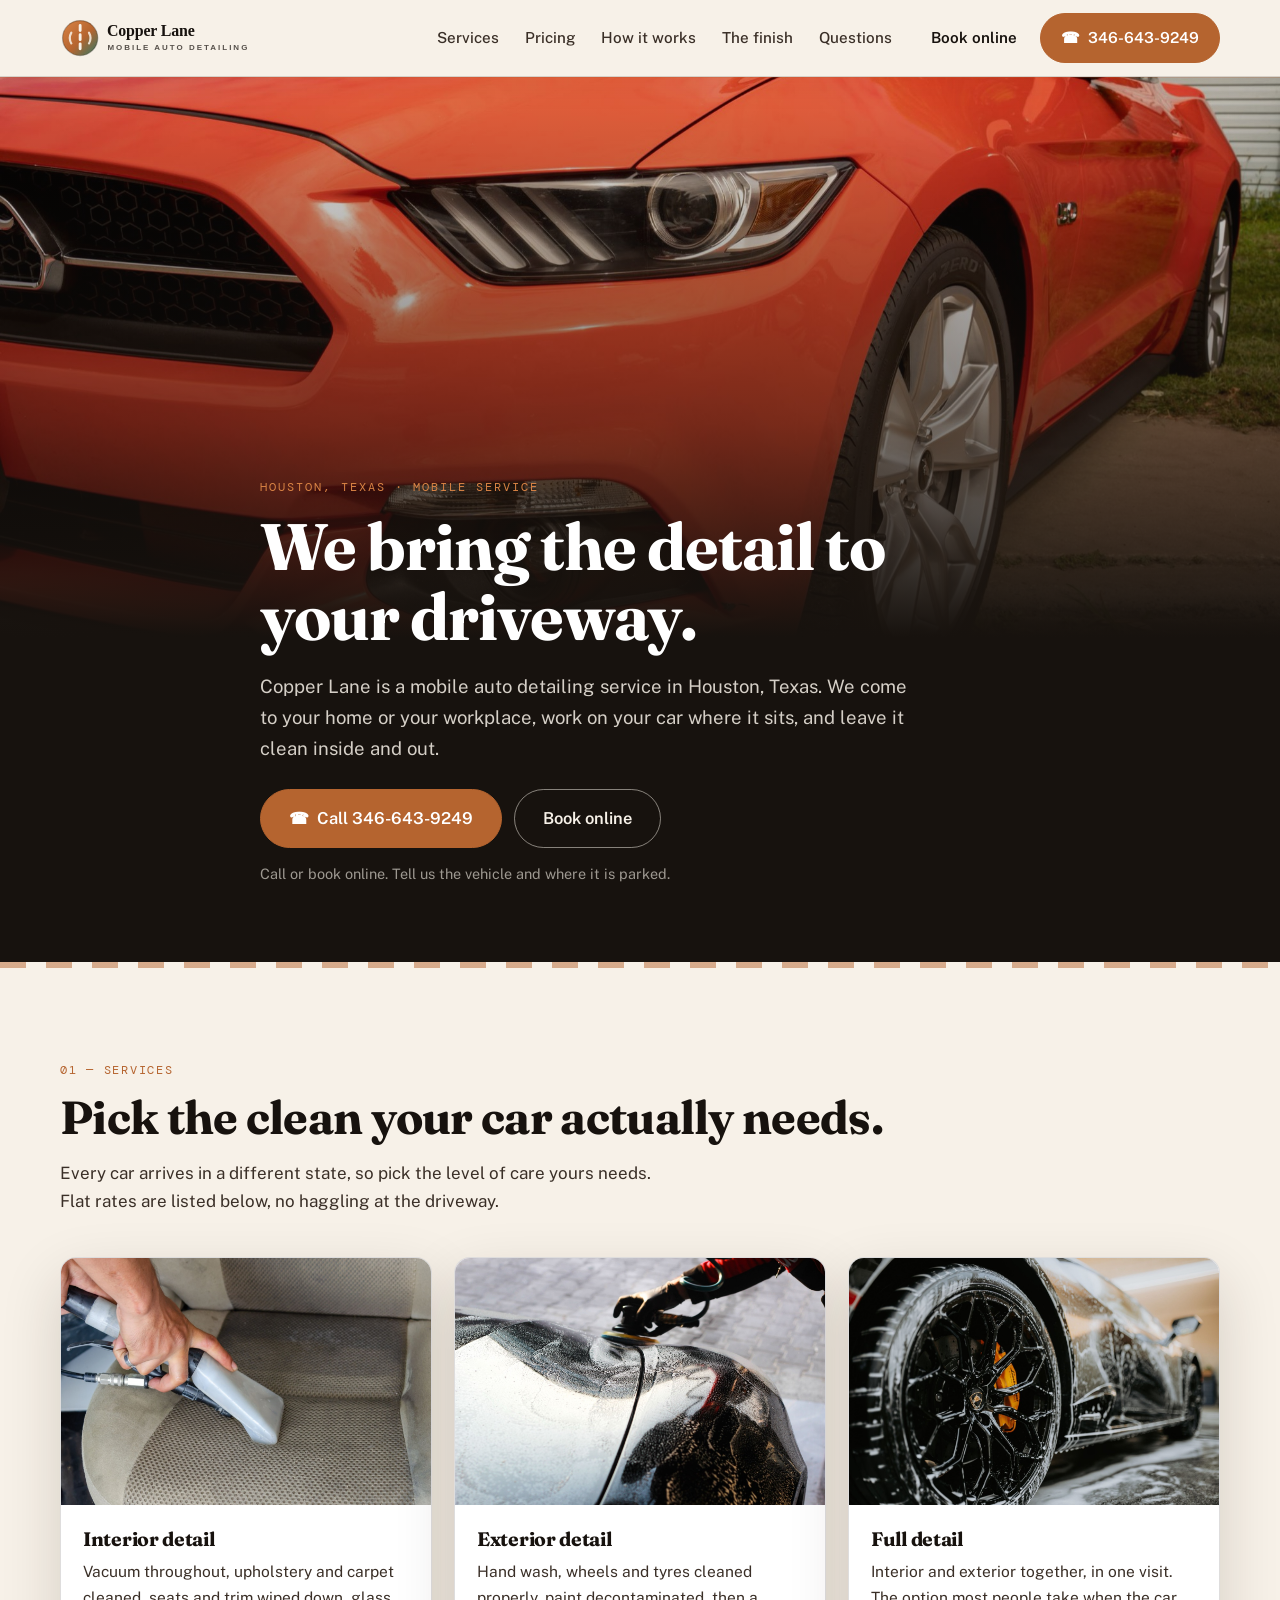
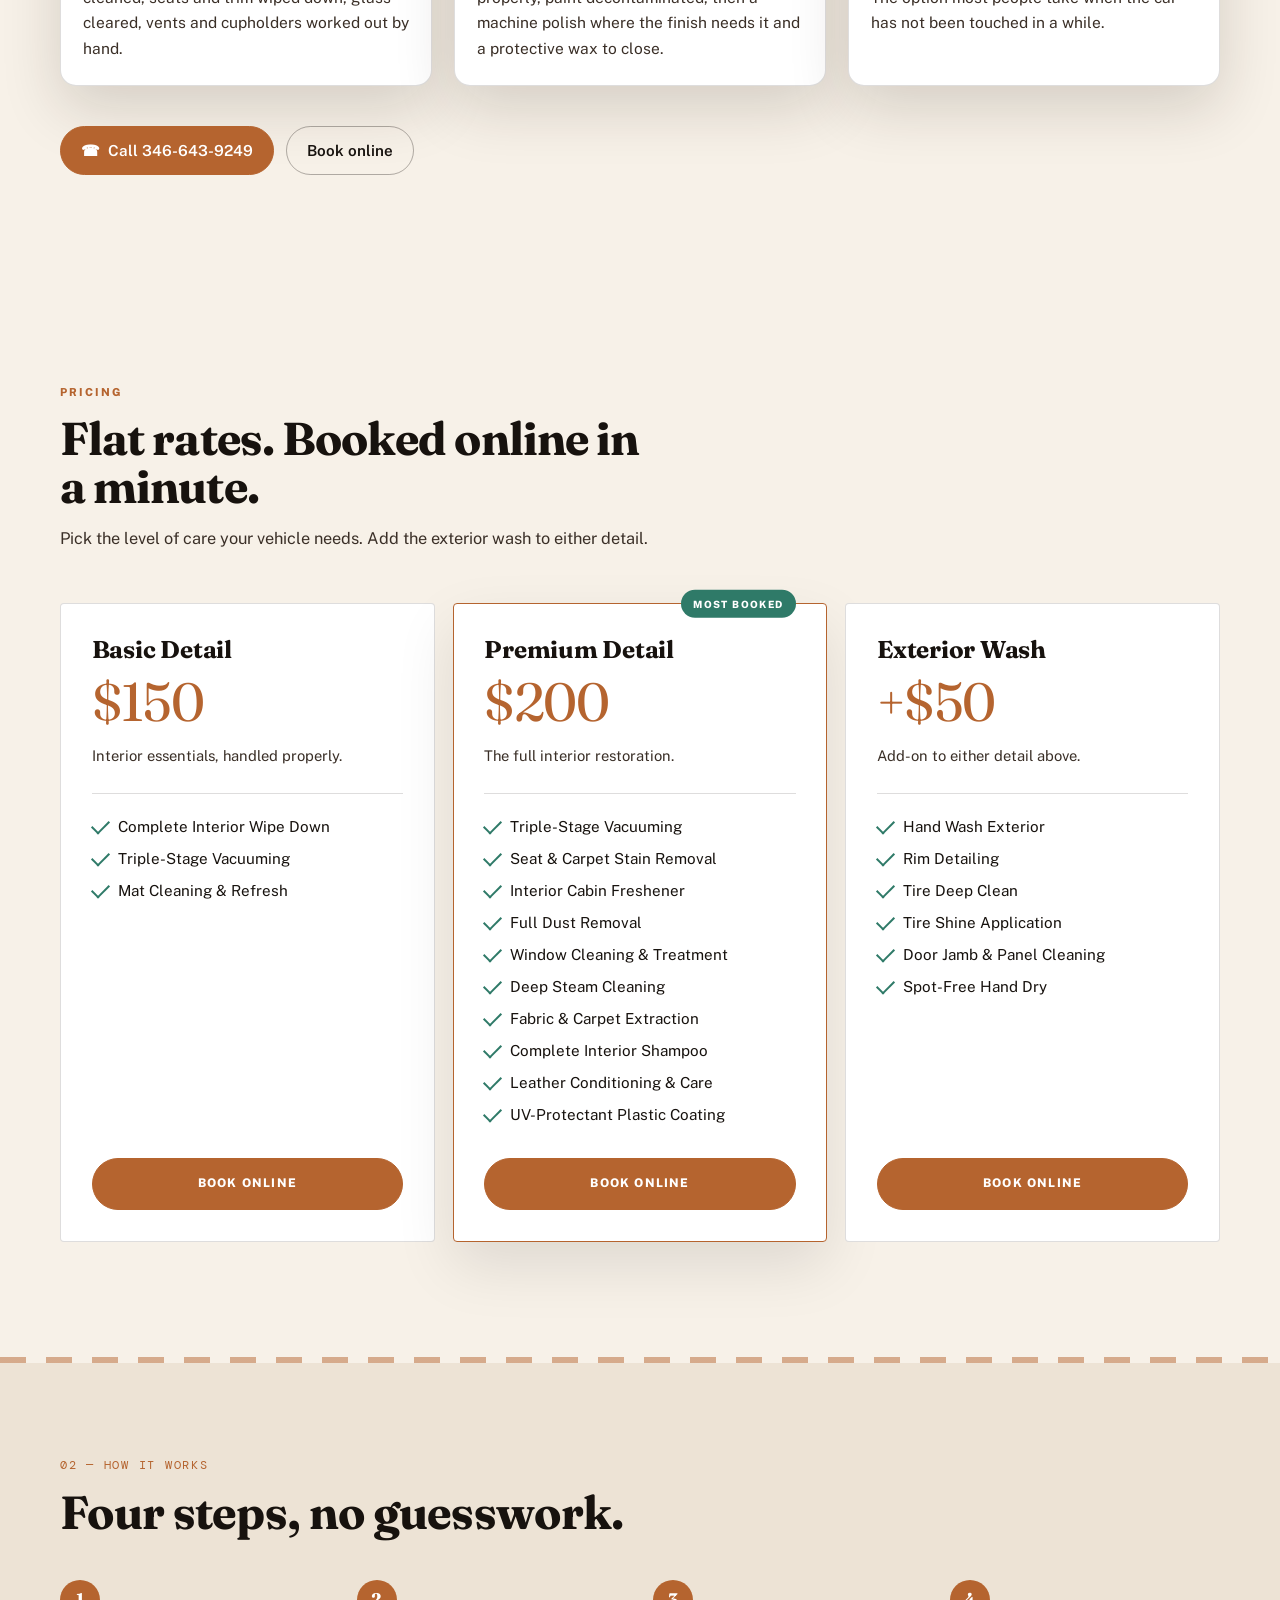
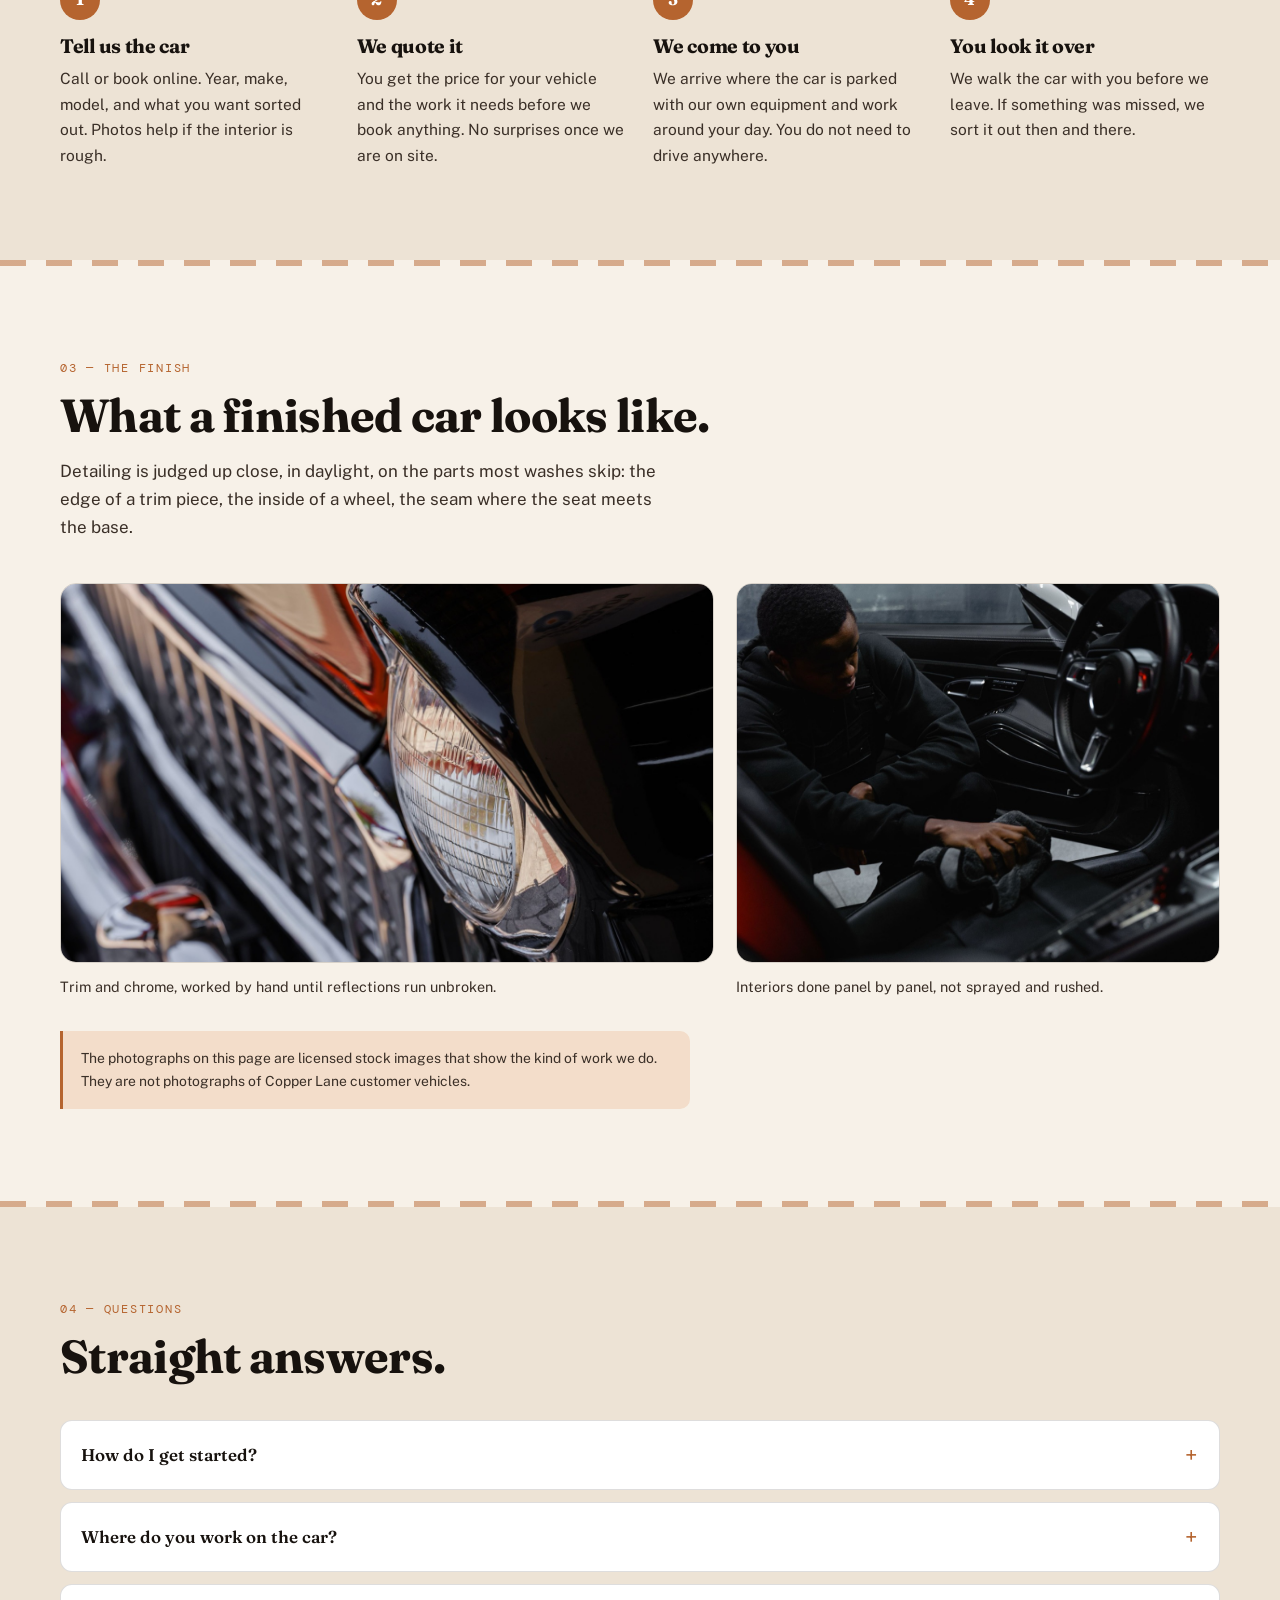
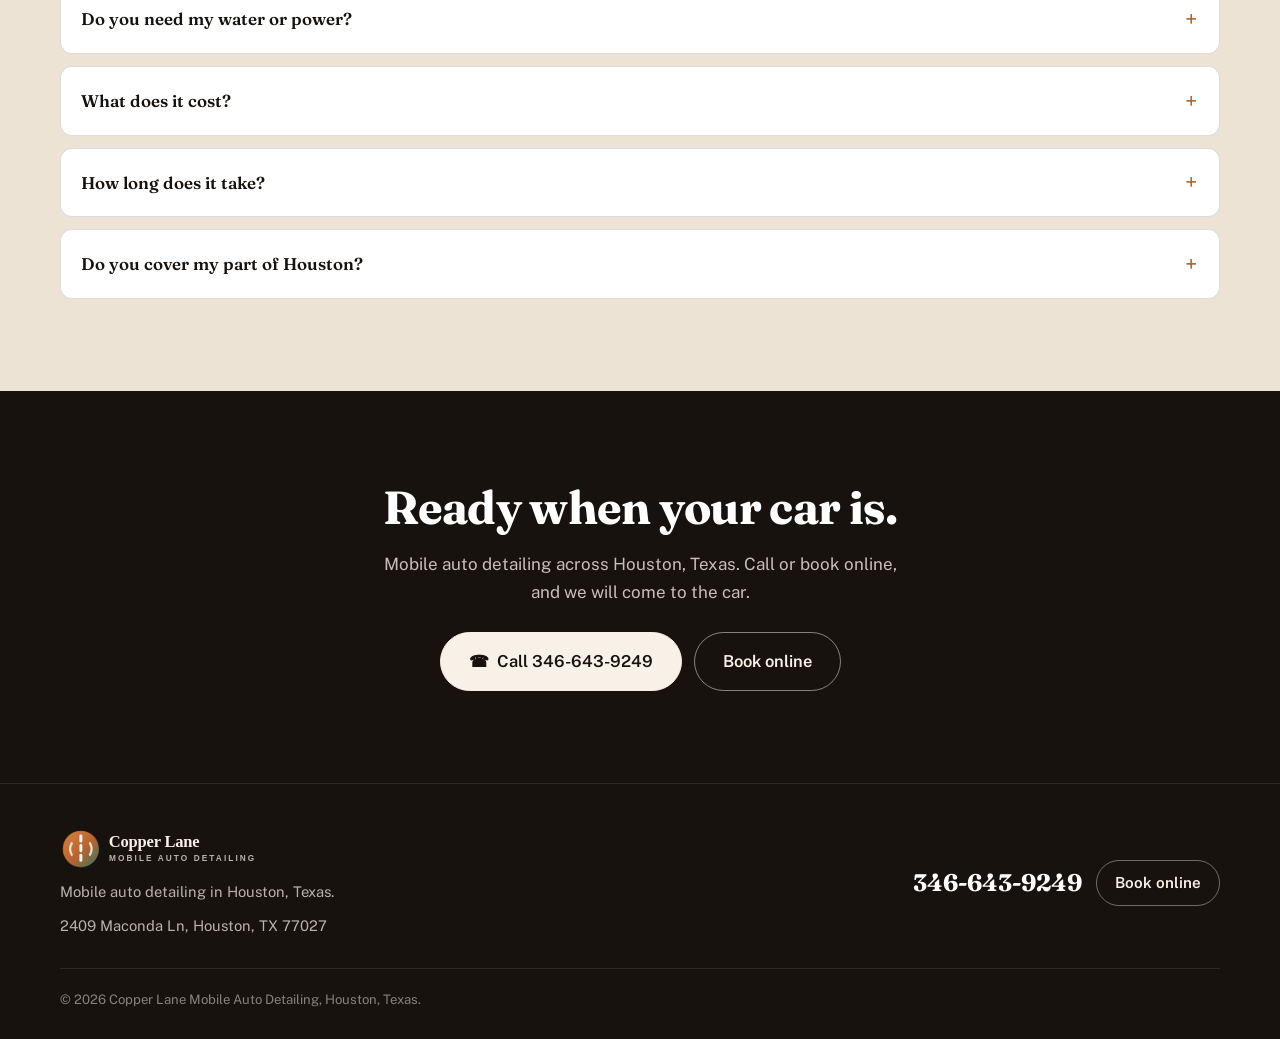
==== index.html @ 24342fc5 "fix: publish GMB address" ====
<!doctype html>
<html lang="en">
  <head>
    <meta charset="UTF-8" />
    <meta name="viewport" content="width=device-width, initial-scale=1" />
    <title>Copper Lane Mobile Auto Detailing | Houston, Texas</title>
    <meta
      name="description"
      content="Copper Lane provides mobile auto detailing in Houston, Texas. Call 346-643-9249 or book online for interior, exterior, and full-detail service at your home or workplace."
    />
    <meta name="theme-color" content="#17120e" />
    <meta name="robots" content="index,follow" />
    <script>document.documentElement.classList.add("js");</script>
    <link rel="canonical" href="https://copperlanedetailing.shop/" />
    <link rel="icon" href="assets/favicon.svg" type="image/svg+xml" />
    <link rel="preconnect" href="https://fonts.googleapis.com" />
    <link rel="preconnect" href="https://fonts.gstatic.com" crossorigin />
    <link
      href="https://fonts.googleapis.com/css2?family=Fraunces:opsz,wght@9..144,500;9..144,600;9..144,700&family=Public+Sans:wght@400;500;600;700&family=DM+Mono:wght@500&display=swap"
      rel="stylesheet"
    />
    <meta property="og:type" content="website" />
    <meta property="og:title" content="Copper Lane Mobile Auto Detailing" />
    <meta
      property="og:description"
      content="We bring the detail to your driveway. Mobile auto detailing in Houston, Texas."
    />
    <meta property="og:url" content="https://copperlanedetailing.shop/" />
    <meta property="og:image" content="https://copperlanedetailing.shop/assets/hero-finish.jpg" />
    <link rel="stylesheet" href="styles.css" />
    <script type="application/ld+json">
{
  "@context": "https://schema.org",
  "@type": "AutoWash",
  "name": "Copper Lane Mobile Auto Detailing",
  "url": "https://copperlanedetailing.shop/",
  "telephone": "+1-346-643-9249",
  "address": {
    "@type": "PostalAddress",
    "streetAddress": "2409 Maconda Ln",
    "addressLocality": "Houston",
    "addressRegion": "TX",
    "postalCode": "77027",
    "addressCountry": "US"
  },
  "description": "Mobile auto detailing in Houston, Texas. Interior, exterior, and full-detail service at your home or workplace.",
  "areaServed": {
    "@type": "City",
    "name": "Houston",
    "containedInPlace": {
      "@type": "State",
      "name": "Texas"
    }
  },
  "image": "https://copperlanedetailing.shop/assets/hero-finish.jpg",
  "potentialAction": {
    "@type": "ReserveAction",
    "target": "https://cal.com/sumitdatta/auto-detail-service"
  },
  "hasOfferCatalog": {
    "@type": "OfferCatalog",
    "name": "Detailing packages",
    "itemListElement": [
      {
        "@type": "Offer",
        "name": "Basic Detail",
        "price": "150",
        "priceCurrency": "USD",
        "availability": "https://schema.org/InStock",
        "url": "https://copperlanedetailing.shop/#pricing",
        "itemOffered": {
          "@type": "Service",
          "name": "Basic Detail",
          "description": "Interior essentials: complete interior wipe down, triple-stage vacuuming, and mat cleaning and refresh."
        }
      },
      {
        "@type": "Offer",
        "name": "Premium Detail",
        "price": "200",
        "priceCurrency": "USD",
        "availability": "https://schema.org/InStock",
        "url": "https://copperlanedetailing.shop/#pricing",
        "itemOffered": {
          "@type": "Service",
          "name": "Premium Detail",
          "description": "Full interior restoration: triple-stage vacuuming, seat and carpet stain removal, cabin freshener, full dust removal, window cleaning and treatment, deep steam cleaning, fabric and carpet extraction, complete interior shampoo, leather conditioning, and UV-protectant plastic coating."
        }
      },
      {
        "@type": "Offer",
        "name": "Exterior Wash",
        "price": "50",
        "priceCurrency": "USD",
        "availability": "https://schema.org/InStock",
        "url": "https://copperlanedetailing.shop/#pricing",
        "itemOffered": {
          "@type": "Service",
          "name": "Exterior Wash",
          "description": "Add-on to either detail: hand wash exterior, rim detailing, tire deep clean, tire shine application, door jamb and panel cleaning, and spot-free hand dry."
        }
      }
    ]
  }
}
    </script>
  </head>
  <body>
    <a class="skip-link" href="#main">Skip to content</a>

    <header class="site-header">
      <div class="header-inner">
        <a class="brand" href="#top" aria-label="Copper Lane Mobile Auto Detailing, home">
          <img src="assets/logo.svg" alt="" width="260" height="48" />
        </a>

        <button
          class="menu-toggle"
          type="button"
          data-menu-toggle
          aria-expanded="false"
          aria-controls="primary-nav"
        >
          <span class="menu-toggle-bars" aria-hidden="true"><i></i><i></i><i></i></span>
          <span class="sr-only">Menu</span>
        </button>

        <nav class="site-nav" id="primary-nav" data-nav aria-label="Primary">
          <a href="#services">Services</a>
          <a href="#pricing">Pricing</a>
          <a href="#process">How it works</a>
          <a href="#work">The finish</a>
          <a href="#faq">Questions</a>
          <span class="nav-actions">
            <a class="btn btn-ghost" href="https://cal.com/sumitdatta/auto-detail-service">Book online</a>
            <a class="btn btn-copper" href="tel:+13466439249">
              <span aria-hidden="true">&#9742;</span> 346-643-9249
            </a>
          </span>
        </nav>
      </div>
    </header>

    <main id="main">
      <section class="hero" id="top">
        <div class="hero-media">
          <img
            src="assets/hero-finish.jpg"
            alt="Close view of a freshly detailed orange coupe with a deep, even gloss across the hood and front wing"
            width="2000"
            height="1333"
            fetchpriority="high"
          />
        </div>

        <div class="hero-body section-shell">
          <p class="eyebrow">Houston, Texas &middot; mobile service</p>
          <h1>We bring the detail to your driveway.</h1>
          <p class="hero-lead">
            Copper Lane is a mobile auto detailing service in Houston, Texas. We come to your home
            or your workplace, work on your car where it sits, and leave it clean inside and out.
          </p>

          <div class="cta-row">
            <a class="btn btn-copper btn-lg" href="tel:+13466439249">
              <span aria-hidden="true">&#9742;</span> Call 346-643-9249
            </a>
            <a class="btn btn-outline-cream btn-lg" href="https://cal.com/sumitdatta/auto-detail-service">
              Book online
            </a>
          </div>
          <p class="cta-note">Call or book online. Tell us the vehicle and where it is parked.</p>
        </div>
      </section>

      <div class="lane-rule" aria-hidden="true"></div>

      <section class="services" id="services">
        <div class="section-shell">
          <p class="marker">01 &mdash; Services</p>
          <h2>Pick the clean your car actually needs.</h2>
          <p class="section-lead">
            Every car arrives in a different state, so pick the level of care yours needs. Flat
            rates are listed below, no haggling at the driveway.
          </p>

          <div class="service-grid">
            <article class="service-card reveal">
              <div class="service-media">
                <img
                  src="assets/service-seat.jpg"
                  alt="Upholstery extraction tool drawing dirt out of a fabric car seat"
                  width="1400"
                  height="927"
                  loading="lazy"
                />
              </div>
              <h3>Interior detail</h3>
              <p>
                Vacuum throughout, upholstery and carpet cleaned, seats and trim wiped down, glass
                cleared, vents and cupholders worked out by hand.
              </p>
            </article>

            <article class="service-card reveal">
              <div class="service-media">
                <img
                  src="assets/service-polish.jpg"
                  alt="Machine polisher working across a foamed panel on a dark car"
                  width="1400"
                  height="933"
                  loading="lazy"
                />
              </div>
              <h3>Exterior detail</h3>
              <p>
                Hand wash, wheels and tyres cleaned properly, paint decontaminated, then a machine
                polish where the finish needs it and a protective wax to close.
              </p>
            </article>

            <article class="service-card reveal">
              <div class="service-media">
                <img
                  src="assets/detail-wheel.jpg"
                  alt="Foam covering a black alloy wheel and the lower body of a sports car"
                  width="1400"
                  height="931"
                  loading="lazy"
                />
              </div>
              <h3>Full detail</h3>
              <p>
                Interior and exterior together, in one visit. The option most people take when the
                car has not been touched in a while.
              </p>
            </article>
          </div>

          <div class="cta-row cta-row-inline">
            <a class="btn btn-copper" href="tel:+13466439249">
              <span aria-hidden="true">&#9742;</span> Call 346-643-9249
            </a>
            <a class="btn btn-outline" href="https://cal.com/sumitdatta/auto-detail-service">
              Book online
            </a>
          </div>
        </div>
      </section>

      <section class="rates" id="pricing" aria-labelledby="pricing-title">
        <div class="rates-shell">
          <div class="rates-head">
            <p class="rates-eyebrow">Pricing</p>
            <h2 id="pricing-title">Flat rates. Booked online in a minute.</h2>
            <p class="rates-intro">Pick the level of care your vehicle needs. Add the exterior wash to either detail.</p>
          </div>

          <div class="rate-grid">
            <article class="rate-card">
              <h3>Basic Detail</h3>
              <p class="rate-figure">$150</p>
              <p class="rate-note">Interior essentials, handled properly.</p>
              <ul class="rate-list">
                <li>Complete Interior Wipe Down</li>
                <li>Triple-Stage Vacuuming</li>
                <li>Mat Cleaning &amp; Refresh</li>
              </ul>
              <a class="rate-cta" href="https://cal.com/sumitdatta/auto-detail-service" target="_blank" rel="noopener">Book Online</a>
            </article>
            <article class="rate-card rate-card-featured">
              <span class="rate-badge">Most booked</span>
              <h3>Premium Detail</h3>
              <p class="rate-figure">$200</p>
              <p class="rate-note">The full interior restoration.</p>
              <ul class="rate-list">
                <li>Triple-Stage Vacuuming</li>
                <li>Seat &amp; Carpet Stain Removal</li>
                <li>Interior Cabin Freshener</li>
                <li>Full Dust Removal</li>
                <li>Window Cleaning &amp; Treatment</li>
                <li>Deep Steam Cleaning</li>
                <li>Fabric &amp; Carpet Extraction</li>
                <li>Complete Interior Shampoo</li>
                <li>Leather Conditioning &amp; Care</li>
                <li>UV-Protectant Plastic Coating</li>
              </ul>
              <a class="rate-cta" href="https://cal.com/sumitdatta/auto-detail-service" target="_blank" rel="noopener">Book Online</a>
            </article>
            <article class="rate-card">
              <h3>Exterior Wash</h3>
              <p class="rate-figure">+$50</p>
              <p class="rate-note">Add-on to either detail above.</p>
              <ul class="rate-list">
                <li>Hand Wash Exterior</li>
                <li>Rim Detailing</li>
                <li>Tire Deep Clean</li>
                <li>Tire Shine Application</li>
                <li>Door Jamb &amp; Panel Cleaning</li>
                <li>Spot-Free Hand Dry</li>
              </ul>
              <a class="rate-cta" href="https://cal.com/sumitdatta/auto-detail-service" target="_blank" rel="noopener">Book Online</a>
            </article>
          </div>
        </div>
      </section>

      <div class="lane-rule" aria-hidden="true"></div>

      <section class="process" id="process">
        <div class="section-shell">
          <p class="marker">02 &mdash; How it works</p>
          <h2>Four steps, no guesswork.</h2>

          <ol class="step-list">
            <li class="reveal">
              <span class="step-no">1</span>
              <h3>Tell us the car</h3>
              <p>
                Call or book online. Year, make, model, and what you want sorted out. Photos help
                if the interior is rough.
              </p>
            </li>
            <li class="reveal">
              <span class="step-no">2</span>
              <h3>We quote it</h3>
              <p>
                You get the price for your vehicle and the work it needs before we book anything.
                No surprises once we are on site.
              </p>
            </li>
            <li class="reveal">
              <span class="step-no">3</span>
              <h3>We come to you</h3>
              <p>
                We arrive where the car is parked with our own equipment and work around your day.
                You do not need to drive anywhere.
              </p>
            </li>
            <li class="reveal">
              <span class="step-no">4</span>
              <h3>You look it over</h3>
              <p>
                We walk the car with you before we leave. If something was missed, we sort it out
                then and there.
              </p>
            </li>
          </ol>
        </div>
      </section>

      <div class="lane-rule" aria-hidden="true"></div>

      <section class="work" id="work">
        <div class="section-shell">
          <p class="marker">03 &mdash; The finish</p>
          <h2>What a finished car looks like.</h2>
          <p class="section-lead">
            Detailing is judged up close, in daylight, on the parts most washes skip: the edge of a
            trim piece, the inside of a wheel, the seam where the seat meets the base.
          </p>

          <div class="work-grid">
            <figure class="work-item work-item-wide reveal">
              <img
                src="assets/detail-chrome.jpg"
                alt="Warm reflections running clean across polished chrome trim and a headlight surround"
                width="1400"
                height="1050"
                loading="lazy"
              />
              <figcaption>Trim and chrome, worked by hand until reflections run unbroken.</figcaption>
            </figure>

            <figure class="work-item reveal">
              <img
                src="assets/detail-interior.jpg"
                alt="Detailer wiping down the sill and console of a sports car interior with a microfibre towel"
                width="1400"
                height="933"
                loading="lazy"
              />
              <figcaption>Interiors done panel by panel, not sprayed and rushed.</figcaption>
            </figure>
          </div>

          <p class="honest-note">
            The photographs on this page are licensed stock images that show the kind of work we do.
            They are not photographs of Copper Lane customer vehicles.
          </p>
        </div>
      </section>

      <div class="lane-rule" aria-hidden="true"></div>

      <section class="faq" id="faq">
        <div class="section-shell">
          <p class="marker">04 &mdash; Questions</p>
          <h2>Straight answers.</h2>

          <div class="faq-list">
            <details class="reveal">
              <summary>How do I get started?</summary>
              <p>
                Call 346-643-9249 or book online. Either way, tell us the vehicle, where it is
                parked, and what you want done.
              </p>
            </details>

            <details class="reveal">
              <summary>Where do you work on the car?</summary>
              <p>
                Wherever it is parked, as long as we can get around it safely. A driveway, a
                kerbside spot, or a workplace car park all work.
              </p>
            </details>

            <details class="reveal">
              <summary>Do you need my water or power?</summary>
              <p>
                Ask us when you call. It depends on the service and the site, so we would rather
                confirm it with you than promise it here.
              </p>
            </details>

            <details class="reveal">
              <summary>What does it cost?</summary>
              <p>
                It depends on the vehicle, the service, and the condition it is in. We quote your
                car before we book it, so you know the price up front.
              </p>
            </details>

            <details class="reveal">
              <summary>How long does it take?</summary>
              <p>
                An interior or exterior detail and a full detail are different jobs on different
                cars. We give you the time estimate with your quote.
              </p>
            </details>

            <details class="reveal">
              <summary>Do you cover my part of Houston?</summary>
              <p>
                Call and tell us where you are. We will tell you straight away whether we can get
                to you.
              </p>
            </details>
          </div>
        </div>
      </section>

      <section class="final-cta">
        <div class="section-shell">
          <h2>Ready when your car is.</h2>
          <p>
            Mobile auto detailing across Houston, Texas. Call or book online, and we will come to
            the car.
          </p>
          <div class="cta-row">
            <a class="btn btn-cream btn-lg" href="tel:+13466439249">
              <span aria-hidden="true">&#9742;</span> Call 346-643-9249
            </a>
            <a class="btn btn-outline-cream btn-lg" href="https://cal.com/sumitdatta/auto-detail-service">
              Book online
            </a>
          </div>
        </div>
      </section>
    </main>

    <footer class="site-footer">
      <div class="section-shell footer-inner">
        <div class="footer-brand">
          <img src="assets/logo-cream.svg" alt="Copper Lane Mobile Auto Detailing" width="260" height="48" />
          <p>Mobile auto detailing in Houston, Texas.</p>
          <p>2409 Maconda Ln, Houston, TX 77027</p>
        </div>

        <div class="footer-contact">
          <a class="footer-phone" href="tel:+13466439249">346-643-9249</a>
          <a class="footer-book" href="https://cal.com/sumitdatta/auto-detail-service">Book online</a>
        </div>
      </div>
      <p class="footer-legal section-shell">
        &copy; <span data-year>2026</span> Copper Lane Mobile Auto Detailing, Houston, Texas.
      </p>
    </footer>

    <div class="sticky-bar">
      <a class="sticky-call" href="tel:+13466439249">
        <span aria-hidden="true">&#9742;</span> Call now
      </a>
      <a class="sticky-book" href="https://cal.com/sumitdatta/auto-detail-service">Book online</a>
    </div>

    <script src="script.js"></script>
  </body>
</html>
---- styles.css ----
:root {
  --ink: #17120e;
  --ink-soft: #3a2f27;
  --cream: #f7f1e8;
  --cream-deep: #ede3d5;
  --white: #ffffff;
  --copper: #b5642f;
  --copper-bright: #d98344;
  --copper-pale: #f3ddca;
  --patina: #2f7a68;
  --line: rgba(23, 18, 14, 0.14);
  --shadow: 0 22px 60px rgba(40, 24, 12, 0.16);
  --display: "Fraunces", Georgia, "Times New Roman", serif;
  --body: "Public Sans", Helvetica, Arial, sans-serif;
  --mono: "DM Mono", "SFMono-Regular", Menlo, monospace;
  --shell: min(1160px, calc(100vw - 48px));
  --header-h: 76px;
}

* { box-sizing: border-box; }
html { scroll-behavior: smooth; }
body {
  margin: 0;
  overflow-x: hidden;
  color: var(--ink);
  background: var(--cream);
  font-family: var(--body);
  font-size: 17px;
  line-height: 1.65;
  -webkit-font-smoothing: antialiased;
}
img { display: block; max-width: 100%; }
a { color: inherit; }
button, a { -webkit-tap-highlight-color: transparent; }
a:focus-visible, button:focus-visible, summary:focus-visible {
  outline: 3px solid var(--patina);
  outline-offset: 3px;
  border-radius: 2px;
}

h1, h2, h3 {
  font-family: var(--display);
  font-weight: 700;
  line-height: 1.08;
  letter-spacing: -0.015em;
  margin: 0;
}
h1 { font-size: clamp(2.4rem, 6vw, 4.1rem); }
h2 { font-size: clamp(1.9rem, 4vw, 2.9rem); }
h3 { font-size: 1.22rem; line-height: 1.25; }
p { margin: 0; }

.sr-only {
  position: absolute;
  width: 1px; height: 1px;
  padding: 0; margin: -1px;
  overflow: hidden;
  clip: rect(0, 0, 0, 0);
  white-space: nowrap;
  border: 0;
}
.skip-link {
  position: fixed;
  z-index: 120;
  top: -90px; left: 12px;
  padding: 10px 18px;
  color: var(--cream);
  background: var(--ink);
  border-radius: 0 0 8px 8px;
  transition: top 150ms ease;
}
.skip-link:focus { top: 0; }
.section-shell { width: var(--shell); margin-inline: auto; }

/* ---------- buttons ---------- */
.btn {
  display: inline-flex;
  align-items: center;
  gap: 8px;
  padding: 11px 20px;
  border-radius: 999px;
  font-weight: 600;
  font-size: 0.95rem;
  text-decoration: none;
  white-space: nowrap;
  transition: transform 140ms ease, background-color 140ms ease, border-color 140ms ease;
}
.btn:hover { transform: translateY(-1px); }
.btn-lg { padding: 15px 28px; font-size: 1.03rem; }

/* Explicit colors on every button: a broad nav-link rule must never win over these. */
.btn-copper, .site-nav .btn-copper {
  color: var(--white);
  background: var(--copper);
  border: 1px solid var(--copper);
}
.btn-copper:hover, .site-nav .btn-copper:hover { background: #a25626; border-color: #a25626; }

.btn-outline, .site-nav .btn-outline {
  color: var(--ink);
  background: transparent;
  border: 1px solid rgba(23, 18, 14, 0.32);
}
.btn-outline:hover, .site-nav .btn-outline:hover { border-color: var(--ink); background: rgba(23, 18, 14, 0.05); }

.btn-ghost, .site-nav .btn-ghost {
  color: var(--ink);
  background: transparent;
  border: 1px solid transparent;
  padding-inline: 12px;
}
.btn-ghost:hover, .site-nav .btn-ghost:hover { color: var(--copper); }

.btn-cream {
  color: var(--ink);
  background: var(--cream);
  border: 1px solid var(--cream);
}
.btn-cream:hover { background: var(--white); border-color: var(--white); }

.btn-outline-cream {
  color: var(--cream);
  background: transparent;
  border: 1px solid rgba(247, 241, 232, 0.5);
}
.btn-outline-cream:hover { border-color: var(--cream); background: rgba(247, 241, 232, 0.1); }

/* ---------- header ---------- */
.site-header {
  position: sticky;
  top: 0;
  z-index: 60;
  /* Own opaque surface: contrast never depends on what the hero image shows behind it. */
  background: var(--cream);
  border-bottom: 1px solid var(--line);
  box-shadow: 0 1px 0 rgba(181, 100, 47, 0.22), 0 10px 30px rgba(40, 24, 12, 0.06);
}
.header-inner {
  width: var(--shell);
  margin-inline: auto;
  min-height: var(--header-h);
  display: flex;
  align-items: center;
  justify-content: space-between;
  gap: 20px;
}
.brand { display: flex; align-items: center; color: var(--ink); text-decoration: none; }
.brand img { width: 218px; height: auto; }

.site-nav {
  display: flex;
  align-items: center;
  gap: 26px;
  font-size: 0.95rem;
  font-weight: 500;
}
.site-nav > a { color: var(--ink-soft); text-decoration: none; }
.site-nav > a:hover { color: var(--copper); }
.nav-actions { display: flex; align-items: center; gap: 10px; }

.menu-toggle {
  display: none;
  align-items: center;
  justify-content: center;
  width: 44px; height: 44px;
  padding: 0;
  color: var(--ink);
  background: transparent;
  border: 1px solid var(--line);
  border-radius: 10px;
  cursor: pointer;
}
.menu-toggle-bars { display: grid; gap: 4px; }
.menu-toggle-bars i {
  display: block;
  width: 18px; height: 2px;
  background: currentColor;
  border-radius: 2px;
}

/* ---------- hero ---------- */
.hero { position: relative; padding-block: 0; background: var(--ink); }
.hero-media { position: relative; }
.hero-media img {
  width: 100%;
  height: clamp(320px, 52vw, 560px);
  object-fit: cover;
  object-position: 58% 60%;
}
.hero-media::after {
  content: "";
  position: absolute;
  inset: 0;
  background: linear-gradient(180deg, rgba(23, 18, 14, 0.1) 0%, rgba(23, 18, 14, 0.55) 62%, var(--ink) 100%);
}
.hero-body {
  position: relative;
  z-index: 1;
  margin-top: clamp(-160px, -18vw, -110px);
  padding-bottom: clamp(48px, 7vw, 76px);
  color: var(--cream);
  max-width: 760px;
  margin-inline: auto;
}
.hero-body h1 { color: var(--white); margin-bottom: 18px; }
.hero-lead {
  font-size: clamp(1.02rem, 1.6vw, 1.16rem);
  color: rgba(247, 241, 232, 0.85);
  max-width: 60ch;
}
.eyebrow {
  font-family: var(--mono);
  font-size: 0.78rem;
  letter-spacing: 0.16em;
  text-transform: uppercase;
  color: var(--copper-bright);
  margin-bottom: 14px;
}
.cta-row { display: flex; flex-wrap: wrap; gap: 12px; margin-top: 26px; }
.cta-row-inline { margin-top: 40px; }
.cta-note {
  margin-top: 14px;
  font-size: 0.9rem;
  color: rgba(247, 241, 232, 0.6);
}

/* ---------- lane rule (signature) ---------- */
.lane-rule {
  height: 6px;
  background-image: repeating-linear-gradient(
    90deg,
    var(--copper) 0 26px,
    transparent 26px 46px
  );
  opacity: 0.5;
}

/* ---------- shared section furniture ---------- */
section { padding-block: clamp(56px, 8vw, 92px); }
.marker {
  font-family: var(--mono);
  font-size: 0.78rem;
  letter-spacing: 0.14em;
  text-transform: uppercase;
  color: var(--copper);
  margin-bottom: 12px;
}
.section-lead {
  margin-top: 16px;
  max-width: 62ch;
  color: var(--ink-soft);
}

/* ---------- services ---------- */
.service-grid {
  display: grid;
  grid-template-columns: repeat(auto-fit, minmax(260px, 1fr));
  gap: 22px;
  margin-top: 42px;
}
.service-card {
  background: var(--white);
  border: 1px solid var(--line);
  border-radius: 16px;
  overflow: hidden;
  box-shadow: var(--shadow);
  display: flex;
  flex-direction: column;
}
.service-media { aspect-ratio: 3 / 2; overflow: hidden; background: var(--cream-deep); }
.service-media img { width: 100%; height: 100%; object-fit: cover; }
.service-card h3 { margin: 22px 22px 8px; }
.service-card p { margin: 0 22px 24px; color: var(--ink-soft); font-size: 0.97rem; }

/* ---------- process ---------- */
.process { background: var(--cream-deep); }
.step-list {
  list-style: none;
  counter-reset: step;
  margin: 42px 0 0;
  padding: 0;
  display: grid;
  grid-template-columns: repeat(auto-fit, minmax(230px, 1fr));
  gap: 26px;
}
.step-list li { position: relative; padding-top: 54px; }
.step-no {
  position: absolute;
  top: 0; left: 0;
  display: grid;
  place-items: center;
  width: 40px; height: 40px;
  font-family: var(--display);
  font-weight: 700;
  font-size: 1.05rem;
  color: var(--white);
  background: var(--copper);
  border-radius: 50%;
}
.step-list h3 { margin-bottom: 8px; }
.step-list p { color: var(--ink-soft); font-size: 0.97rem; }

/* ---------- work ---------- */
.work-grid {
  display: grid;
  grid-template-columns: 1.35fr 1fr;
  gap: 22px;
  margin-top: 42px;
}
.work-item { margin: 0; }
.work-item img {
  width: 100%;
  height: clamp(240px, 30vw, 380px);
  object-fit: cover;
  border-radius: 16px;
  border: 1px solid var(--line);
}
.work-item figcaption {
  margin-top: 12px;
  font-size: 0.9rem;
  color: var(--ink-soft);
}
.honest-note {
  margin-top: 32px;
  padding: 16px 18px;
  font-size: 0.87rem;
  color: var(--ink-soft);
  background: var(--copper-pale);
  border-left: 3px solid var(--copper);
  border-radius: 0 10px 10px 0;
  max-width: 70ch;
}

/* ---------- faq ---------- */
.faq { background: var(--cream-deep); }
.faq-list { margin-top: 38px; display: grid; gap: 12px; }
.faq details {
  background: var(--white);
  border: 1px solid var(--line);
  border-radius: 12px;
  padding: 4px 20px;
}
.faq summary {
  cursor: pointer;
  list-style: none;
  padding: 16px 30px 16px 0;
  font-family: var(--display);
  font-weight: 600;
  font-size: 1.06rem;
  position: relative;
}
.faq summary::-webkit-details-marker { display: none; }
.faq summary::after {
  content: "+";
  position: absolute;
  right: 2px; top: 50%;
  transform: translateY(-50%);
  font-family: var(--body);
  font-size: 1.4rem;
  font-weight: 400;
  color: var(--copper);
}
.faq details[open] summary::after { content: "\2212"; }
.faq details p { padding: 0 0 18px; color: var(--ink-soft); max-width: 68ch; }

/* ---------- final cta ---------- */
.final-cta { background: var(--ink); color: var(--cream); text-align: center; }
.final-cta h2 { color: var(--white); }
.final-cta p {
  margin: 16px auto 0;
  max-width: 52ch;
  color: rgba(247, 241, 232, 0.78);
}
.final-cta .cta-row { justify-content: center; }

/* ---------- footer ---------- */
.site-footer {
  padding-block: 44px 28px;
  background: var(--ink);
  color: rgba(247, 241, 232, 0.72);
  border-top: 1px solid rgba(247, 241, 232, 0.1);
}
.footer-inner {
  display: flex;
  flex-wrap: wrap;
  gap: 26px;
  align-items: center;
  justify-content: space-between;
}
/* Logo colors are baked into the SVG files: an <img>-loaded SVG cannot inherit page color. */
.footer-brand img { width: 226px; height: auto; }
.footer-brand p { margin-top: 10px; font-size: 0.92rem; }
.footer-contact { display: flex; align-items: center; gap: 14px; flex-wrap: wrap; }
.footer-phone {
  font-family: var(--display);
  font-size: 1.5rem;
  font-weight: 700;
  color: var(--white);
  text-decoration: none;
}
.footer-phone:hover { color: var(--copper-bright); }
.footer-book {
  font-size: 0.95rem;
  font-weight: 600;
  color: var(--cream);
  text-decoration: none;
  padding: 9px 18px;
  border: 1px solid rgba(247, 241, 232, 0.4);
  border-radius: 999px;
}
.footer-book:hover { border-color: var(--cream); }
.footer-legal {
  margin-top: 30px;
  padding-top: 20px;
  border-top: 1px solid rgba(247, 241, 232, 0.1);
  font-size: 0.82rem;
  color: rgba(247, 241, 232, 0.5);
}

/* ---------- sticky bar (mobile) ---------- */
.sticky-bar {
  display: none;
  position: fixed;
  z-index: 70;
  left: 0; right: 0; bottom: 0;
  padding: 10px 12px calc(10px + env(safe-area-inset-bottom));
  gap: 10px;
  background: rgba(23, 18, 14, 0.97);
  border-top: 1px solid rgba(247, 241, 232, 0.16);
}
.sticky-call, .sticky-book {
  flex: 1;
  display: inline-flex;
  align-items: center;
  justify-content: center;
  gap: 7px;
  padding: 13px 10px;
  border-radius: 999px;
  font-weight: 600;
  font-size: 0.98rem;
  text-decoration: none;
}
.sticky-call { flex: 1.35; color: var(--white); background: var(--copper); }
.sticky-book { color: var(--cream); border: 1px solid rgba(247, 241, 232, 0.42); }

/* ---------- reveal ---------- */
.js .reveal { opacity: 0; transform: translateY(14px); }
.js .reveal.is-visible {
  opacity: 1;
  transform: none;
  transition: opacity 520ms ease, transform 520ms ease;
}

@media (prefers-reduced-motion: reduce) {
  html { scroll-behavior: auto; }
  .btn:hover { transform: none; }
  .js .reveal { opacity: 1; transform: none; transition: none; }
}

/* ---------- responsive ---------- */
@media (max-width: 900px) {
  .work-grid { grid-template-columns: 1fr; }
}

@media (max-width: 820px) {
  :root { --shell: calc(100vw - 34px); }
  .menu-toggle { display: inline-flex; }
  .site-nav {
    position: absolute;
    top: calc(var(--header-h) + 1px);
    left: 0; right: 0;
    display: none;
    flex-direction: column;
    align-items: stretch;
    gap: 0;
    padding: 8px 17px 18px;
    background: var(--cream);
    border-bottom: 1px solid var(--line);
    box-shadow: var(--shadow);
  }
  .site-nav.is-open { display: flex; }
  .site-nav > a { padding: 13px 2px; border-bottom: 1px solid var(--line); }
  .nav-actions { flex-direction: column; align-items: stretch; gap: 10px; padding-top: 14px; }
  .nav-actions .btn { justify-content: center; }
  .btn-ghost, .site-nav .btn-ghost { border-color: rgba(23, 18, 14, 0.32); }

  .hero-body { margin-top: -96px; }
  .hero-media img { object-position: 62% 62%; }
  .cta-row .btn { flex: 1; justify-content: center; }

  .sticky-bar { display: flex; }
  .site-footer { padding-bottom: 96px; }
}

@media (max-width: 420px) {
  .brand img { width: 176px; }
  .hero-body { margin-top: -80px; }
}


/* ---------- Pricing ---------- */
.rates {
  --p-band: var(--cream);
  --p-surface: var(--white);
  --p-ink: var(--ink);
  --p-muted: var(--ink-soft);
  --p-line: var(--line);
  --p-accent: var(--copper);
  --p-accent-ink: #ffffff;
  --p-badge-ink: #ffffff;
  --p-hi: var(--patina);
  padding: clamp(72px, 9vw, 130px) clamp(22px, 5vw, 60px);
  background: var(--p-band);
  color: var(--p-ink);
}
.rates-shell { width: min(1180px, 100%); margin-inline: auto; }
.rates-head { max-width: 60ch; margin-bottom: clamp(34px, 4vw, 54px); }
.rates-eyebrow {
  margin: 0 0 14px;
  font-family: var(--body);
  font-size: 11px;
  font-weight: 800;
  letter-spacing: .18em;
  text-transform: uppercase;
  color: var(--p-accent);
}
.rates-head h2 {
  margin: 0 0 14px;
  font-family: var(--display);
  font-size: clamp(30px, 3.6vw, 48px);
  line-height: 1.05;
  letter-spacing: -.02em;
  color: var(--p-ink);
}
.rates-intro { margin: 0; color: var(--p-muted); font-size: 1.02rem; line-height: 1.6; }
.rate-grid {
  display: grid;
  grid-template-columns: repeat(3, 1fr);
  gap: 18px;
  align-items: stretch;
}
.rate-card {
  position: relative;
  display: flex;
  flex-direction: column;
  gap: 4px;
  padding: clamp(26px, 2.4vw, 36px);
  background: var(--p-surface);
  border: 1px solid var(--p-line);
  border-radius: 4px;
}
.rate-card-featured {
  border-color: var(--p-accent);
  box-shadow: 0 24px 60px rgba(0, 0, 0, .10);
}
.rate-badge {
  position: absolute;
  top: 0;
  right: clamp(26px, 2.4vw, 36px);
  transform: translateY(-50%);
  padding: 6px 12px;
  background: var(--p-hi);
  color: var(--p-badge-ink);
  font-family: var(--body);
  font-size: 10px;
  font-weight: 800;
  letter-spacing: .14em;
  text-transform: uppercase;
  border-radius: 999px;
}
.rate-card h3 {
  margin: 0;
  font-family: var(--display);
  font-size: clamp(21px, 1.9vw, 26px);
  letter-spacing: -.01em;
  color: var(--p-ink);
}
.rate-figure {
  margin: 6px 0 0;
  font-family: var(--display);
  font-size: clamp(40px, 4.2vw, 56px);
  line-height: 1;
  letter-spacing: -.03em;
  color: var(--p-accent);
}
.rate-note { margin: 12px 0 0; color: var(--p-muted); font-size: .92rem; line-height: 1.5; }
.rate-list {
  list-style: none;
  margin: 22px 0 0;
  padding: 22px 0 0;
  border-top: 1px solid var(--p-line);
  display: grid;
  align-content: start;
  gap: 10px;
  flex: 1;
}
.rate-list li {
  position: relative;
  padding-left: 26px;
  font-size: .95rem;
  line-height: 1.45;
  color: var(--p-ink);
}
.rate-list li::before {
  content: "";
  position: absolute;
  left: 0;
  top: .28em;
  width: 15px;
  height: 8px;
  border-left: 2px solid var(--p-hi);
  border-bottom: 2px solid var(--p-hi);
  transform: rotate(-45deg);
}
.rate-cta {
  display: inline-flex;
  align-items: center;
  justify-content: center;
  margin-top: 28px;
  min-height: 52px;
  padding: 0 22px;
  background: var(--p-accent);
  color: var(--p-accent-ink);
  border: 1px solid var(--p-accent);
  border-radius: 999px;
  font-family: var(--body);
  font-size: 12px;
  font-weight: 800;
  letter-spacing: .1em;
  text-transform: uppercase;
  text-decoration: none;
  transition: transform .2s ease, opacity .2s ease;
}
.rate-cta:hover { transform: translateY(-2px); opacity: .92; }
@media (max-width: 940px) {
  .rate-grid { grid-template-columns: 1fr 1fr; }
  .rate-card-featured { grid-row: span 2; }
}
@media (max-width: 640px) {
  .rate-grid { grid-template-columns: 1fr; }
  .rate-card-featured { grid-row: auto; }
  .rate-badge { right: auto; left: clamp(26px, 2.4vw, 36px); }
}
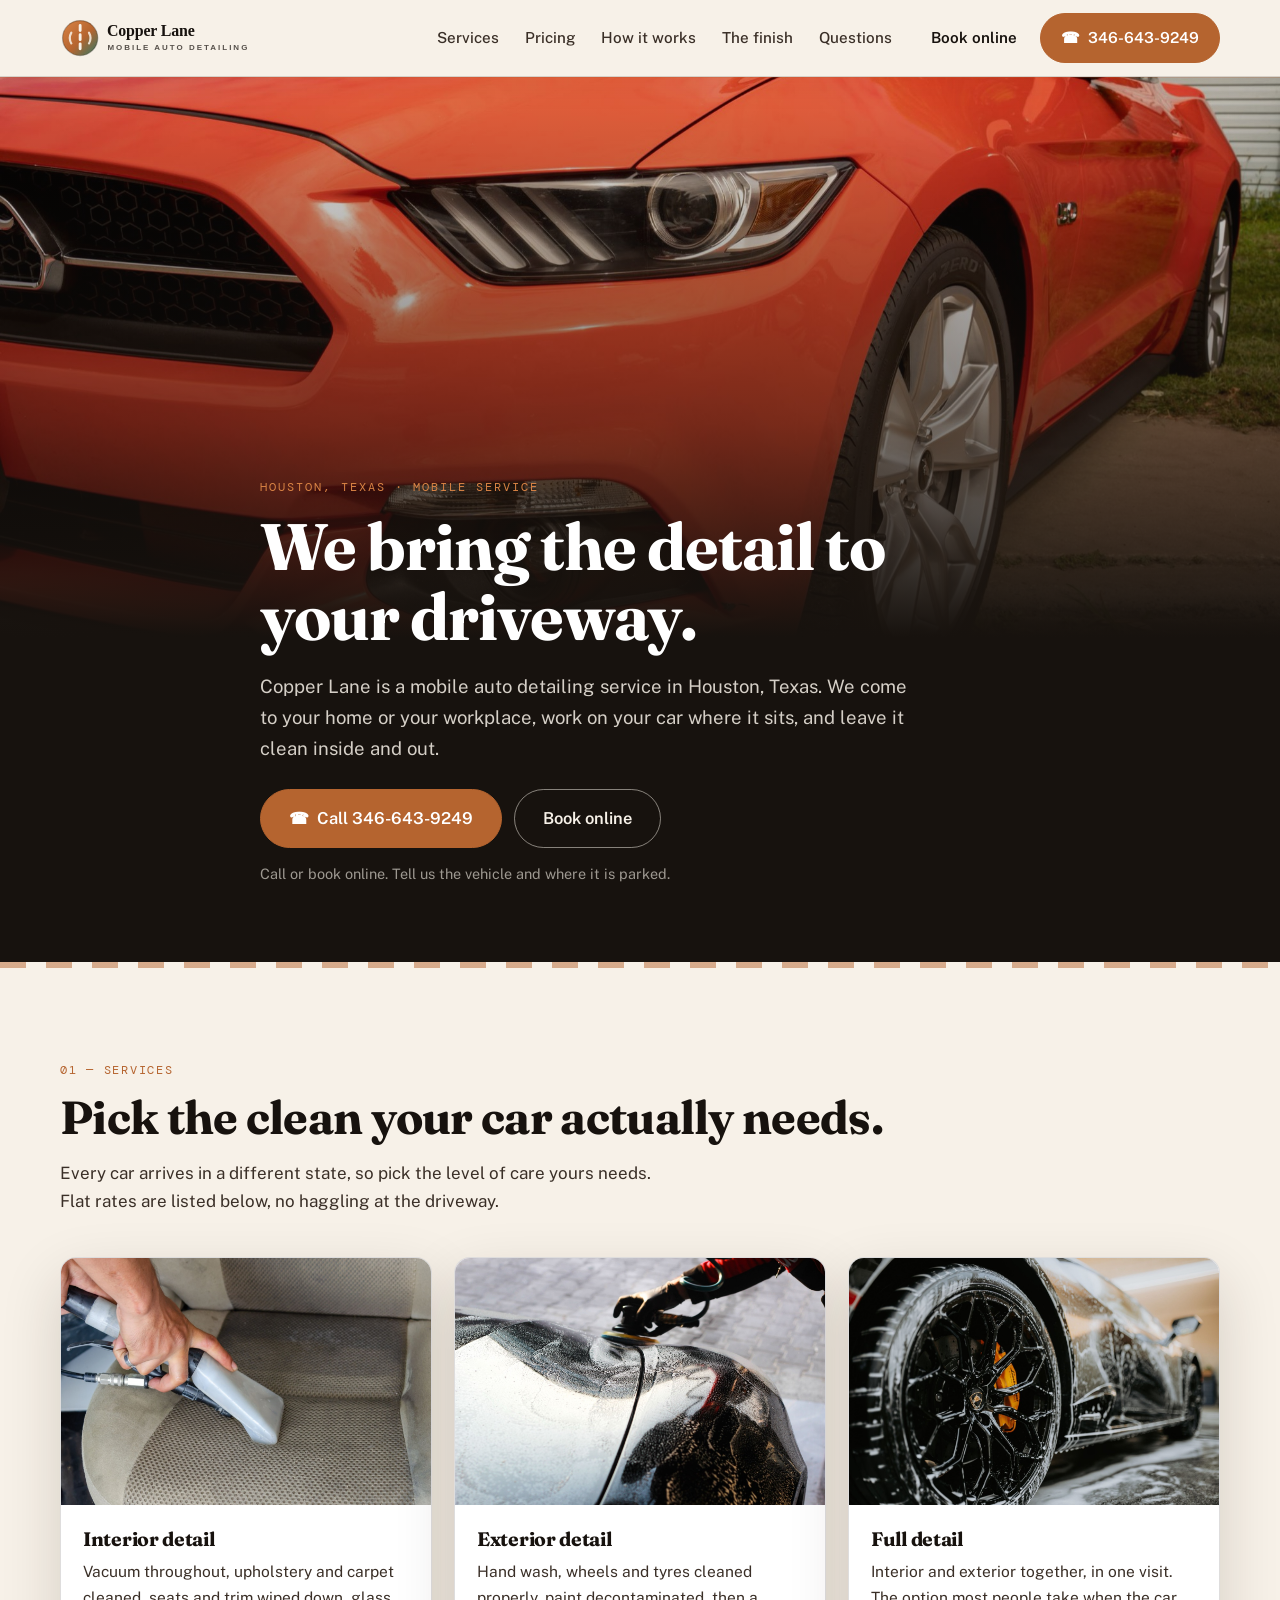
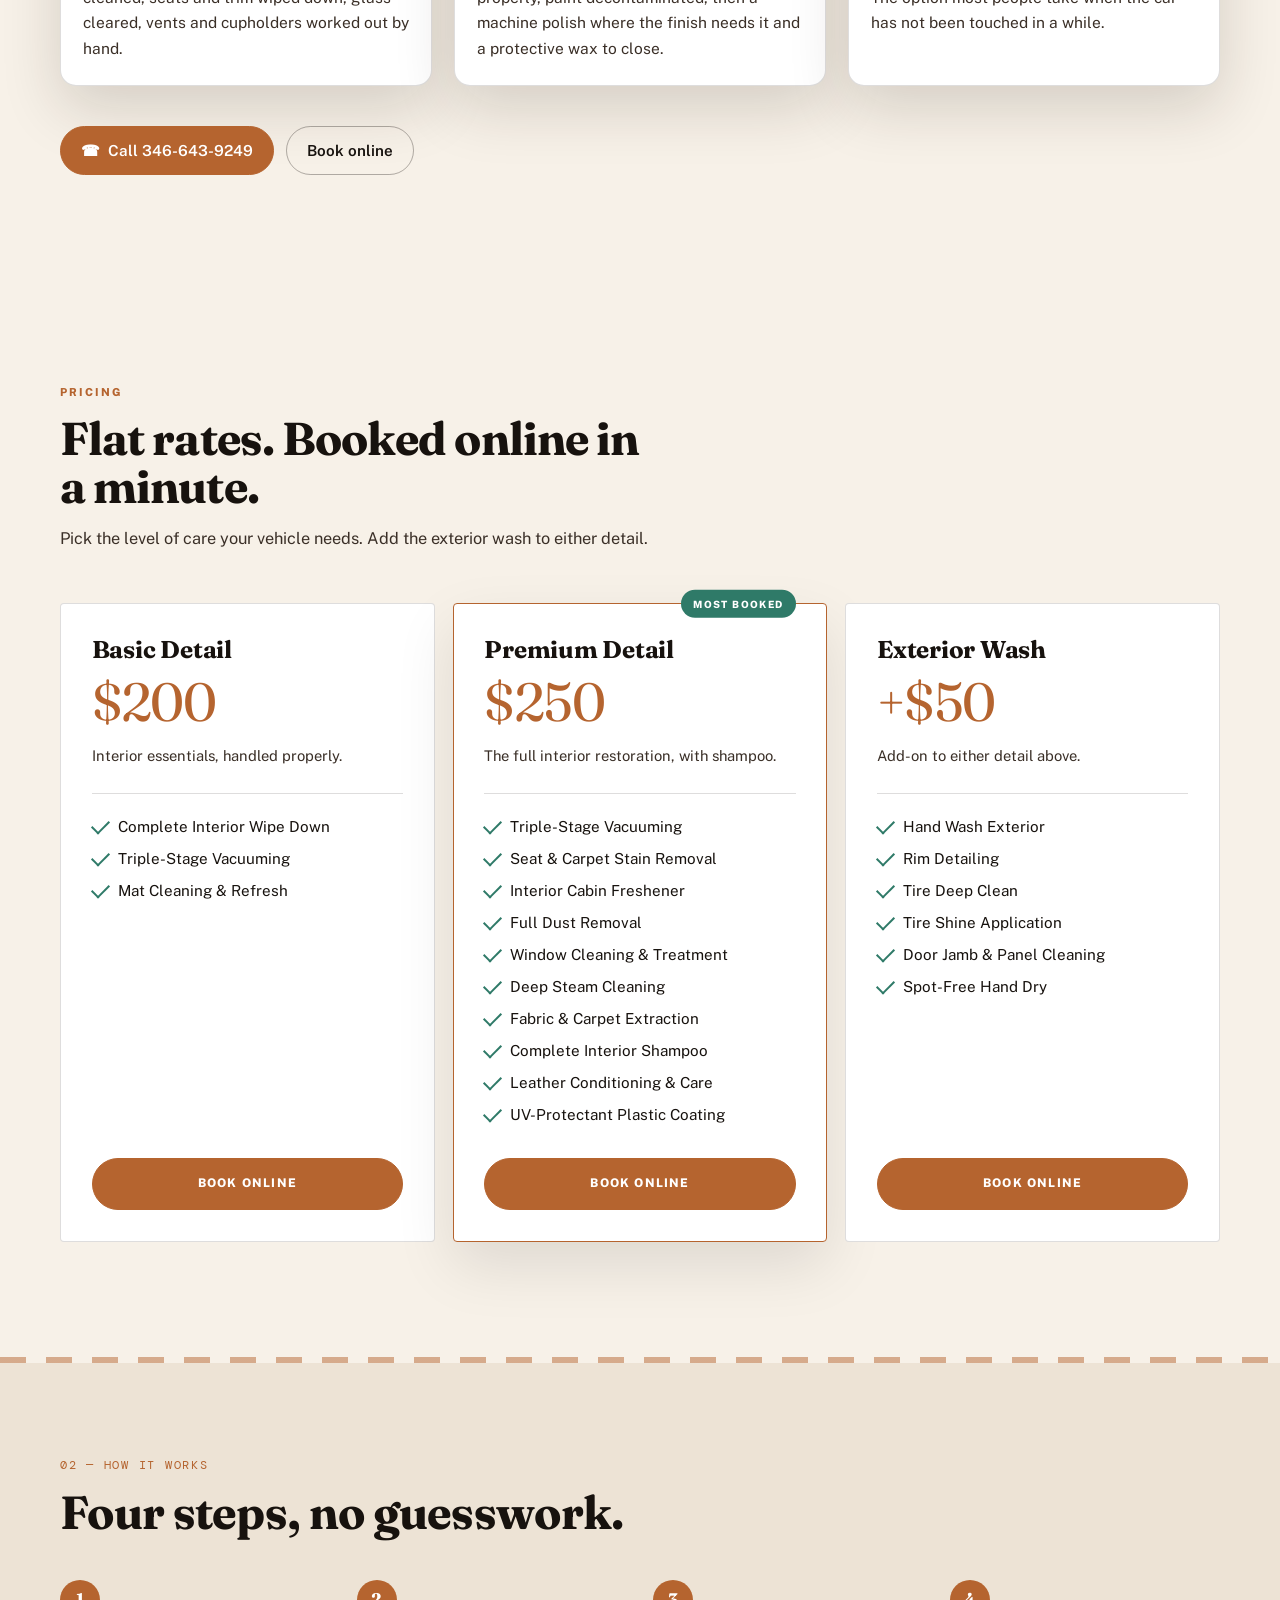
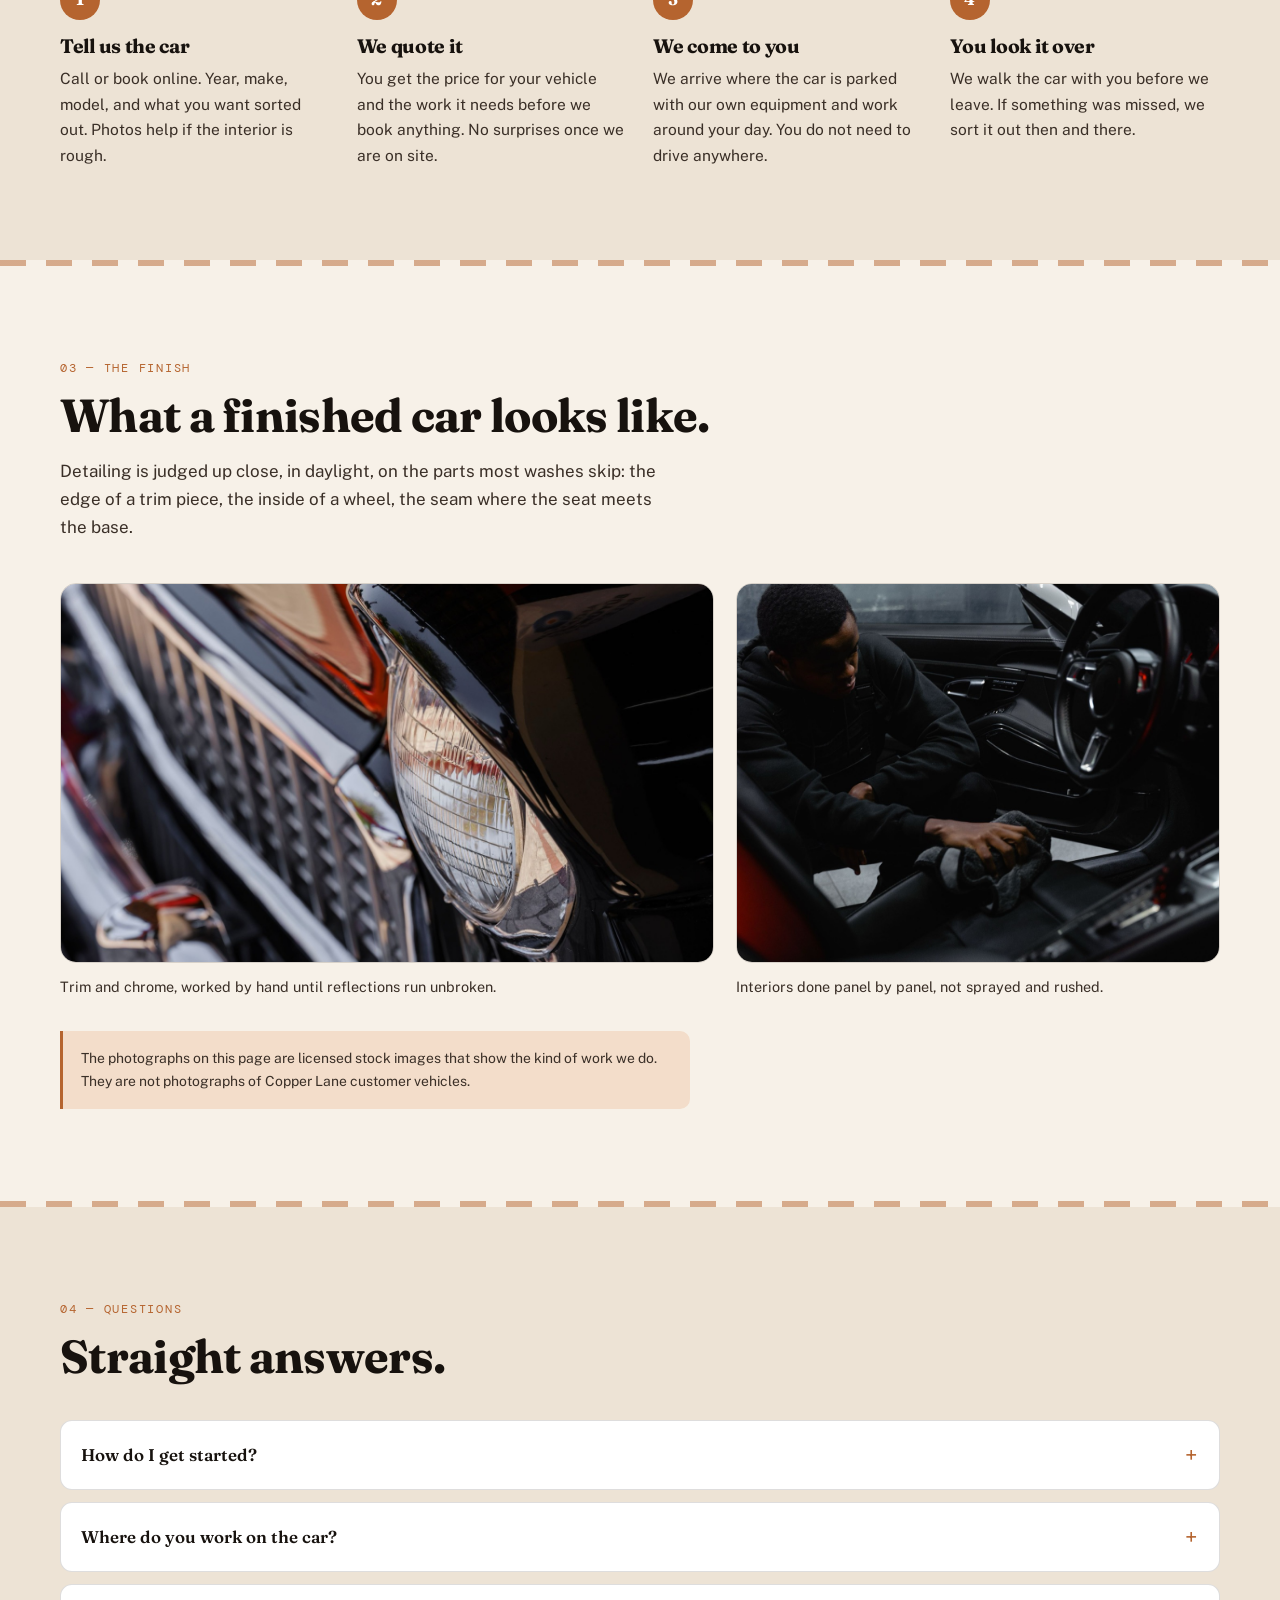
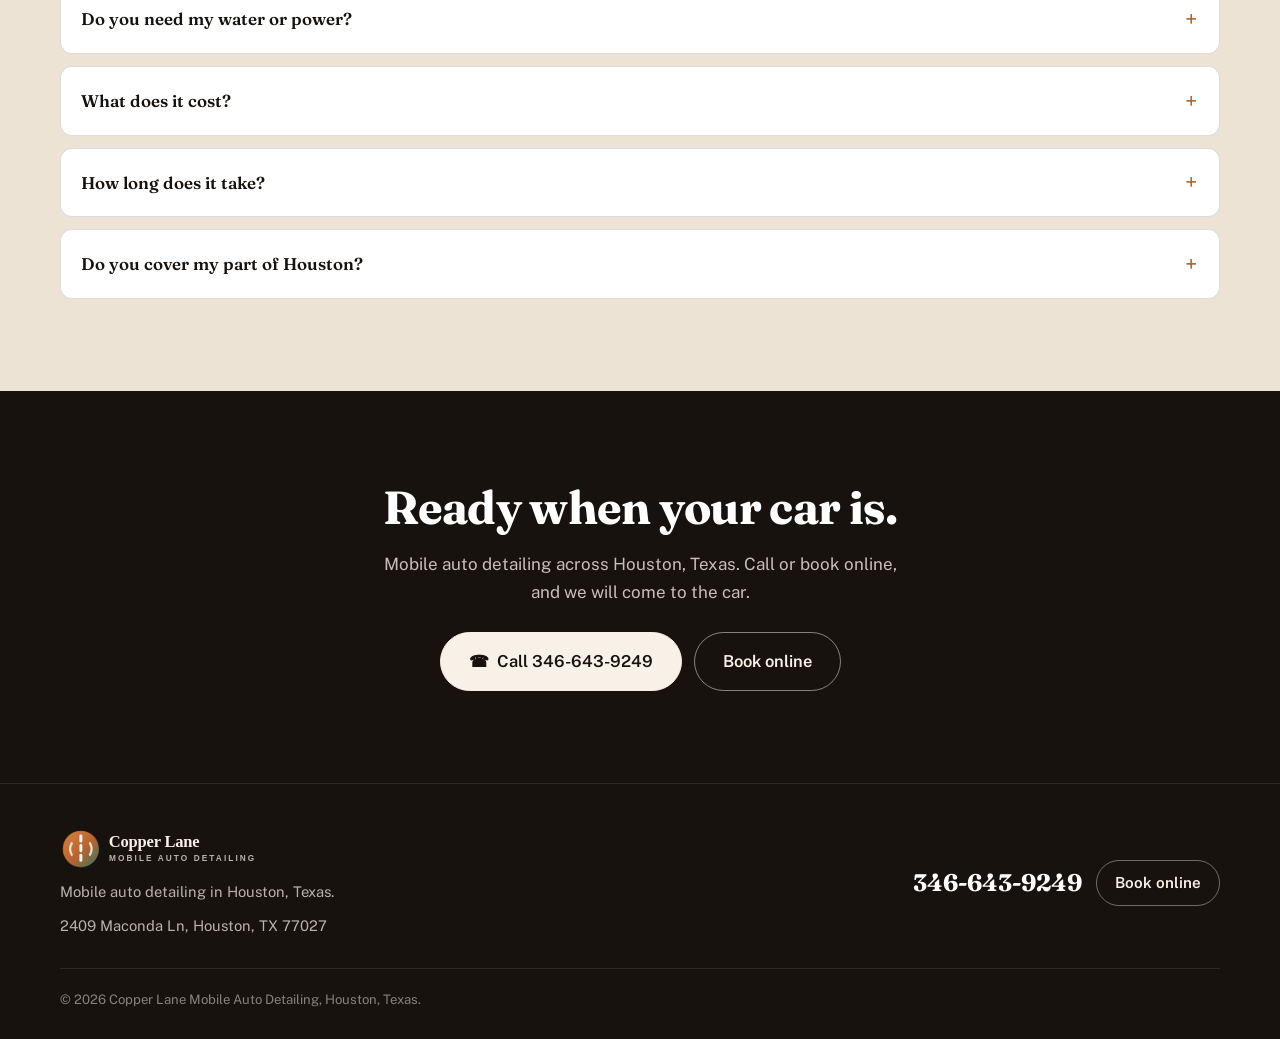
==== commit f5a332b0: "feat: raise detailing prices Basic Detail $150 -> $200, Premium Detail $200 -> $250 and noted as inc" ====
--- a/index.html
+++ b/index.html
@@ -64,7 +64,7 @@
       {
         "@type": "Offer",
         "name": "Basic Detail",
-        "price": "150",
+        "price": "200",
         "priceCurrency": "USD",
         "availability": "https://schema.org/InStock",
         "url": "https://copperlanedetailing.shop/#pricing",
@@ -77,7 +77,7 @@
       {
         "@type": "Offer",
         "name": "Premium Detail",
-        "price": "200",
+        "price": "250",
         "priceCurrency": "USD",
         "availability": "https://schema.org/InStock",
         "url": "https://copperlanedetailing.shop/#pricing",
@@ -259,7 +259,7 @@
           <div class="rate-grid">
             <article class="rate-card">
               <h3>Basic Detail</h3>
-              <p class="rate-figure">$150</p>
+              <p class="rate-figure">$200</p>
               <p class="rate-note">Interior essentials, handled properly.</p>
               <ul class="rate-list">
                 <li>Complete Interior Wipe Down</li>
@@ -271,8 +271,8 @@
             <article class="rate-card rate-card-featured">
               <span class="rate-badge">Most booked</span>
               <h3>Premium Detail</h3>
-              <p class="rate-figure">$200</p>
-              <p class="rate-note">The full interior restoration.</p>
+              <p class="rate-figure">$250</p>
+              <p class="rate-note">The full interior restoration, with shampoo.</p>
               <ul class="rate-list">
                 <li>Triple-Stage Vacuuming</li>
                 <li>Seat &amp; Carpet Stain Removal</li>
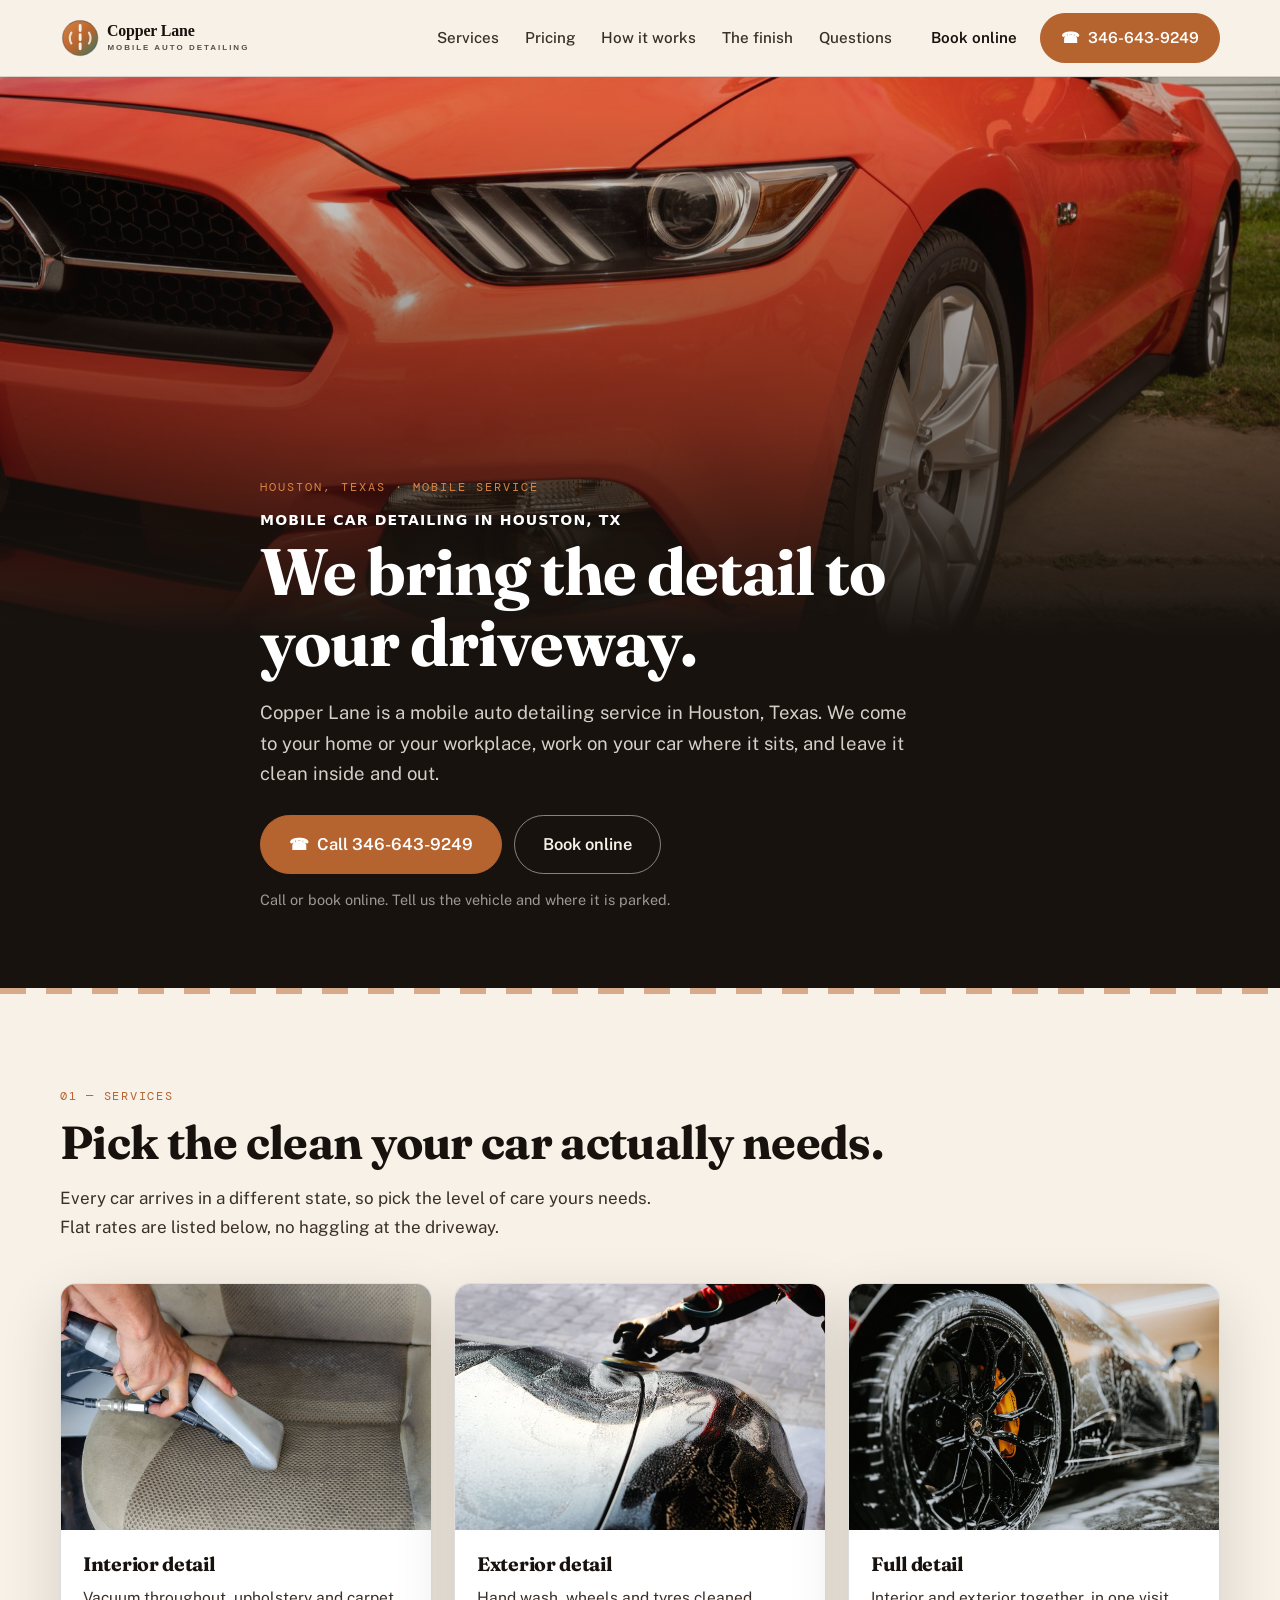
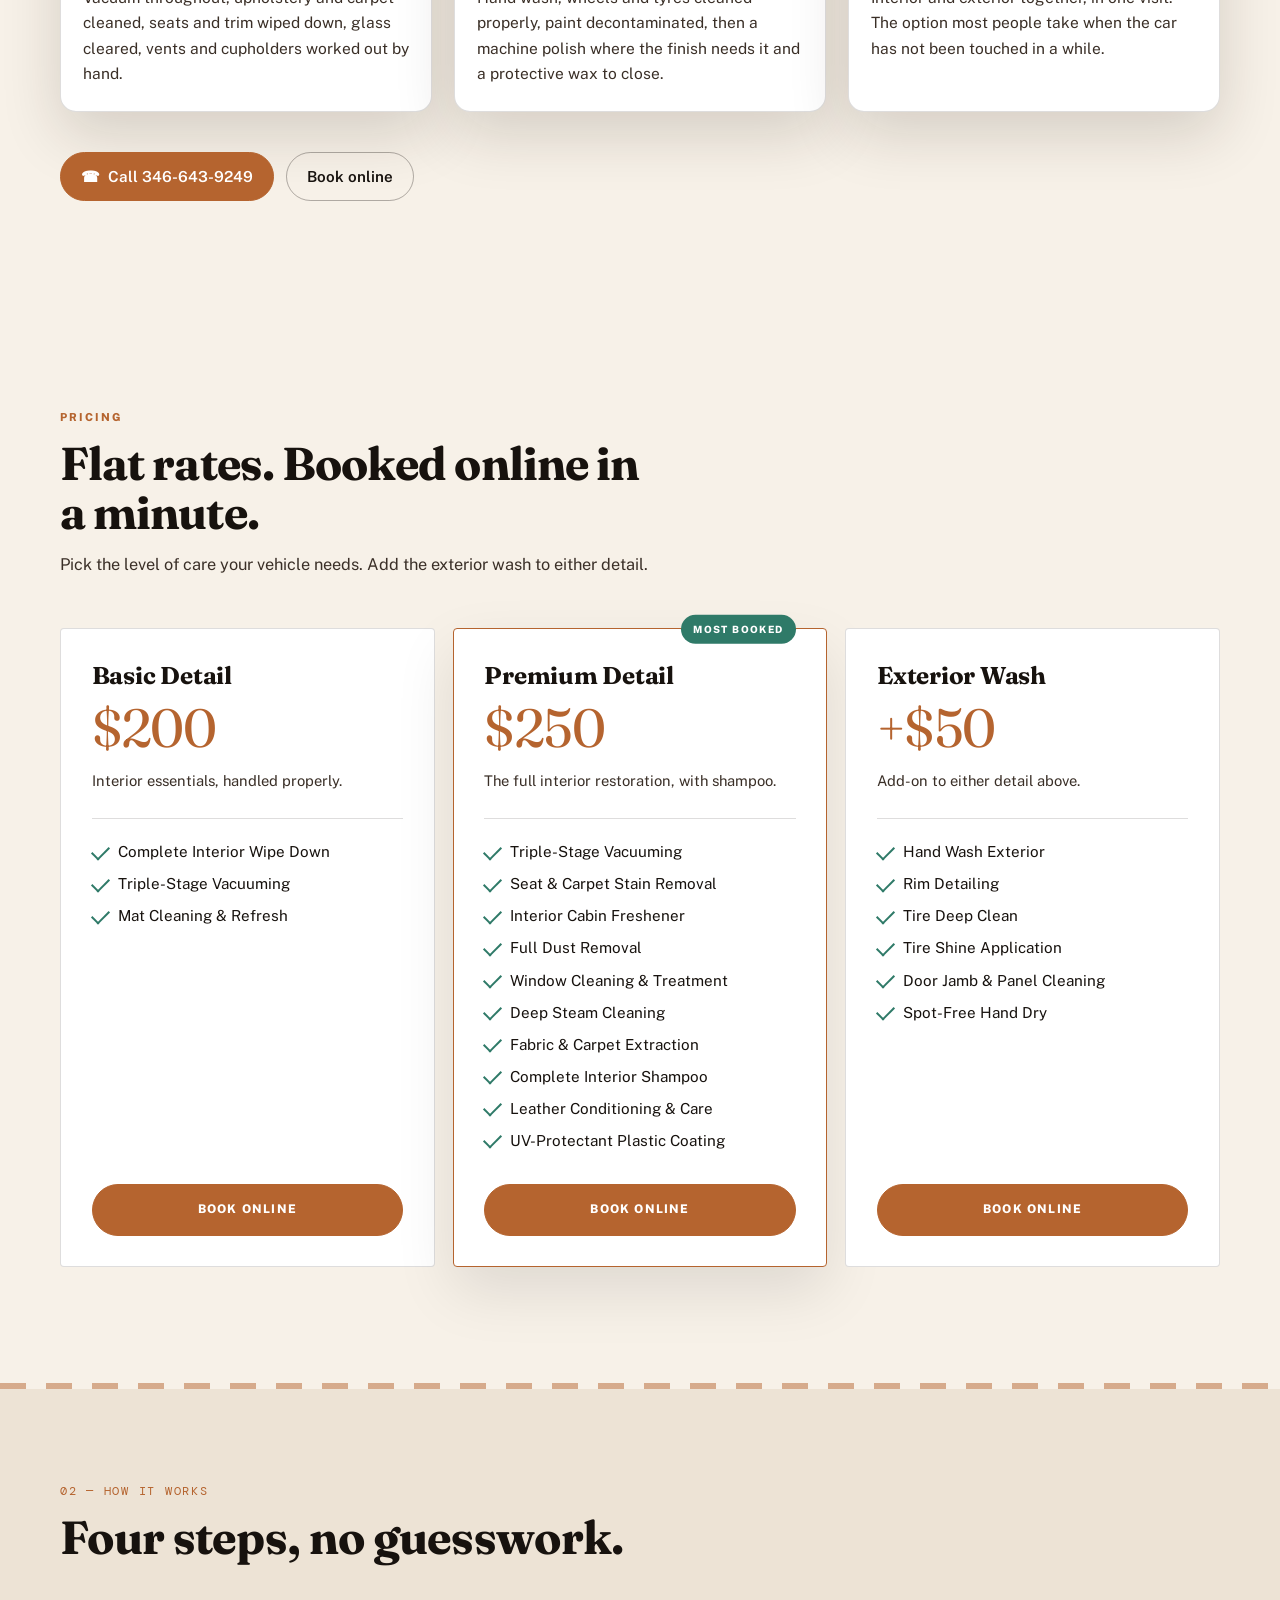
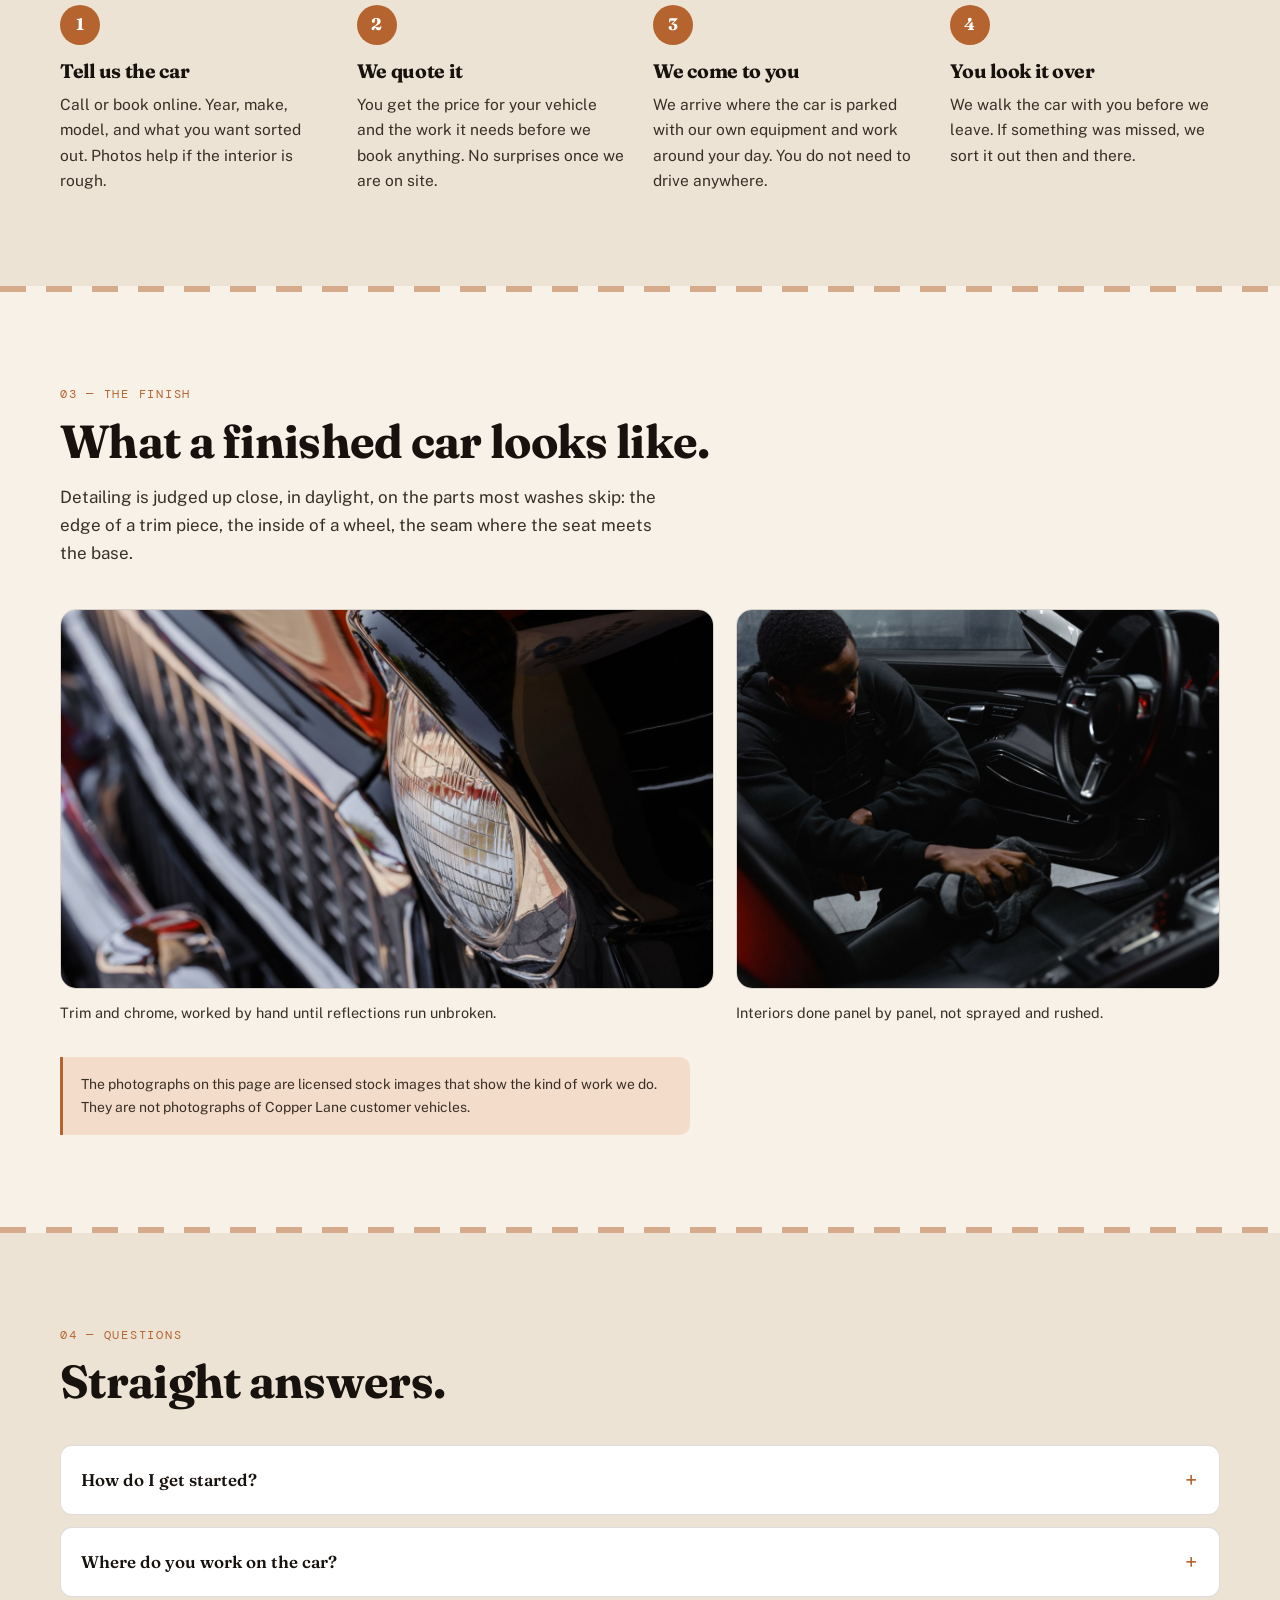
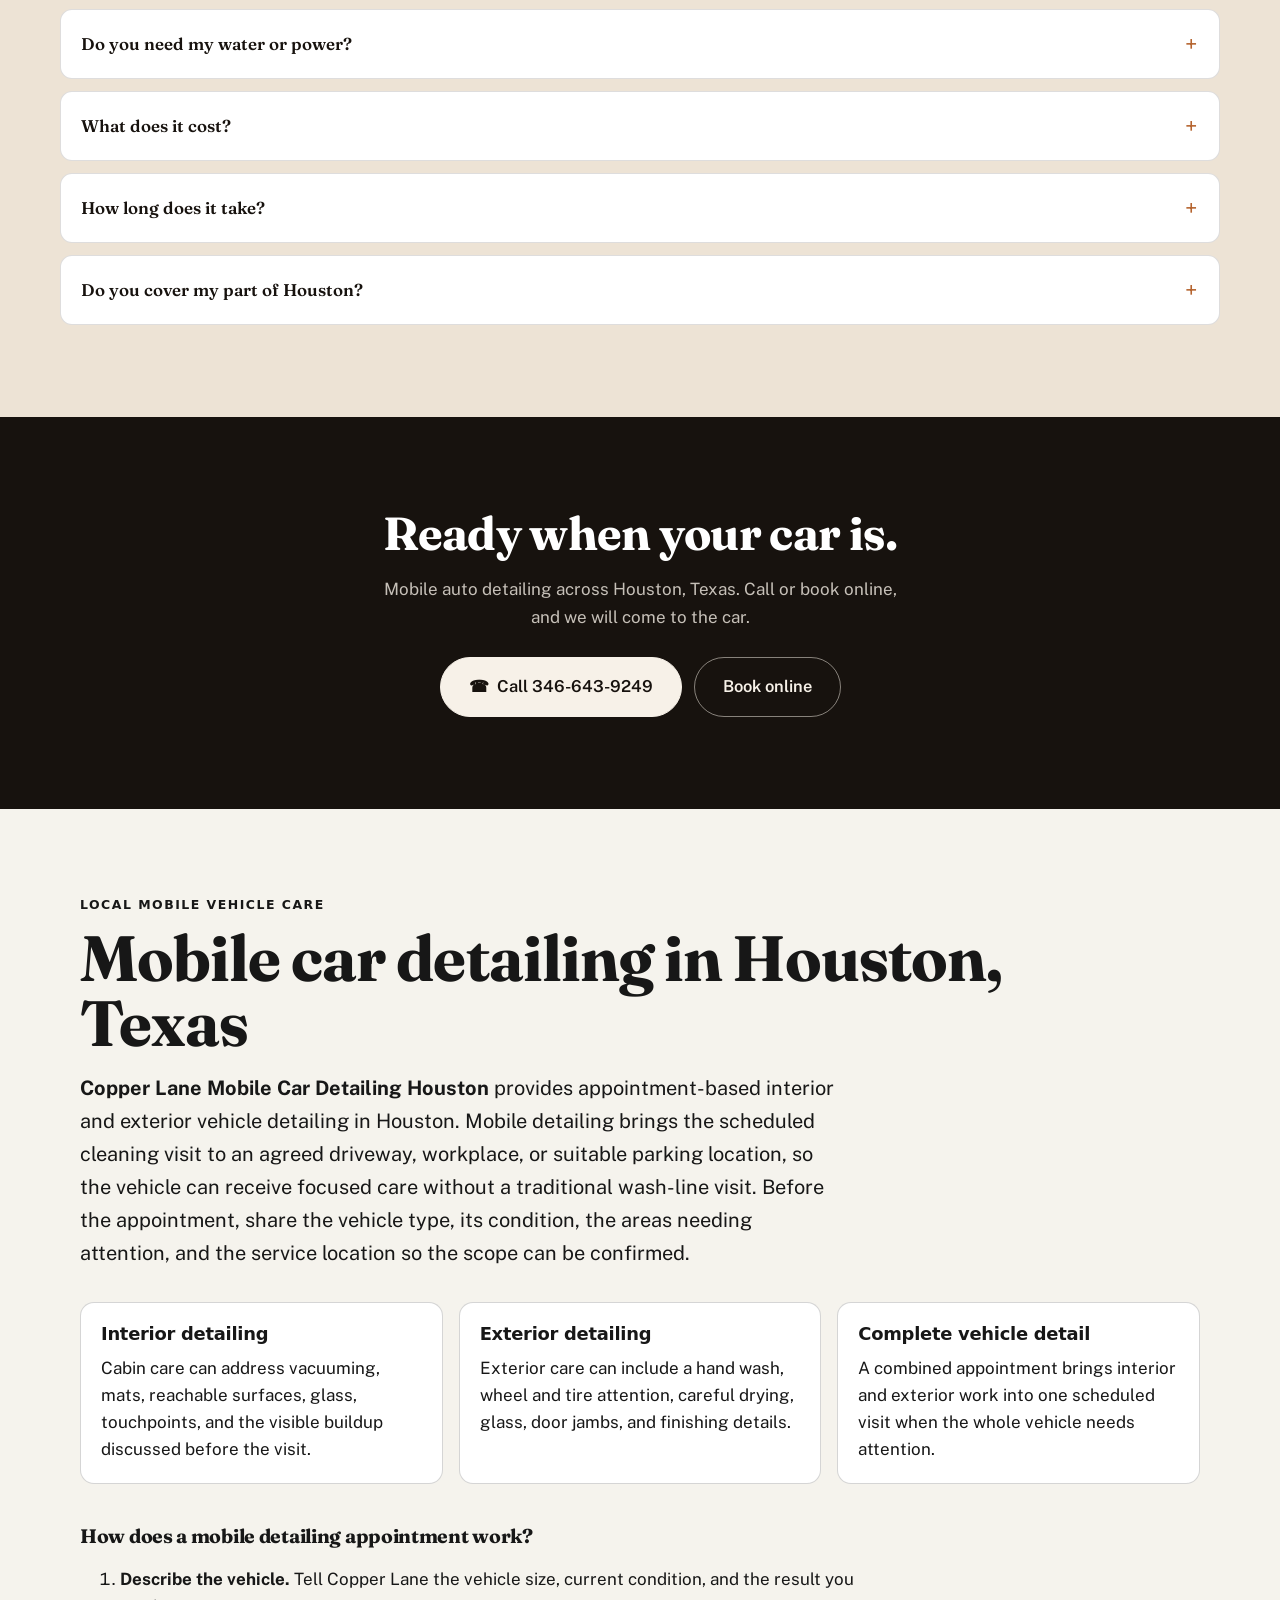
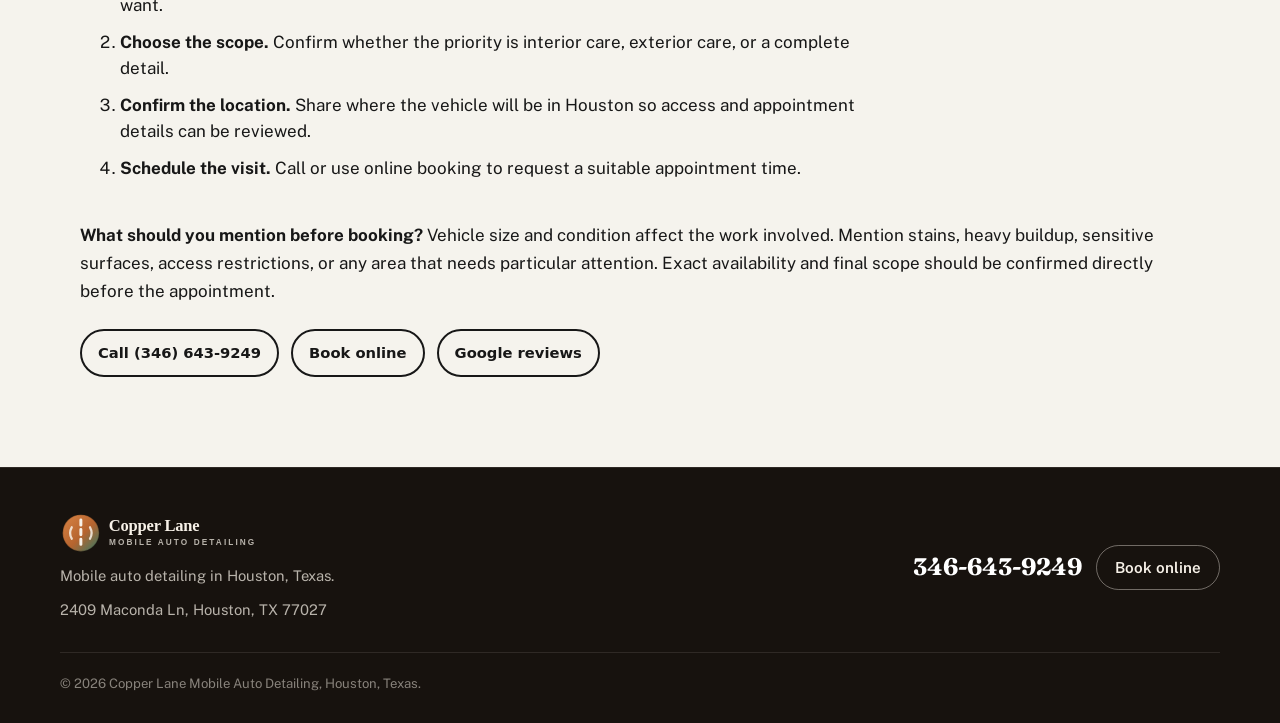
==== commit 7dad0bc7: "Improve local SEO and AI search visibility" ====
--- a/index.html
+++ b/index.html
@@ -3,13 +3,8 @@
   <head>
     <meta charset="UTF-8" />
     <meta name="viewport" content="width=device-width, initial-scale=1" />
-    <title>Copper Lane Mobile Auto Detailing | Houston, Texas</title>
-    <meta
-      name="description"
-      content="Copper Lane provides mobile auto detailing in Houston, Texas. Call 346-643-9249 or book online for interior, exterior, and full-detail service at your home or workplace."
-    />
+    <title>Mobile Car Detailing in Houston, TX | Copper Lane</title>
     <meta name="theme-color" content="#17120e" />
-    <meta name="robots" content="index,follow" />
     <script>document.documentElement.classList.add("js");</script>
     <link rel="canonical" href="https://copperlanedetailing.shop/" />
     <link rel="icon" href="assets/favicon.svg" type="image/svg+xml" />
@@ -19,22 +14,14 @@
       href="https://fonts.googleapis.com/css2?family=Fraunces:opsz,wght@9..144,500;9..144,600;9..144,700&family=Public+Sans:wght@400;500;600;700&family=DM+Mono:wght@500&display=swap"
       rel="stylesheet"
     />
-    <meta property="og:type" content="website" />
-    <meta property="og:title" content="Copper Lane Mobile Auto Detailing" />
-    <meta
-      property="og:description"
-      content="We bring the detail to your driveway. Mobile auto detailing in Houston, Texas."
-    />
-    <meta property="og:url" content="https://copperlanedetailing.shop/" />
-    <meta property="og:image" content="https://copperlanedetailing.shop/assets/hero-finish.jpg" />
     <link rel="stylesheet" href="styles.css" />
     <script type="application/ld+json">
 {
   "@context": "https://schema.org",
   "@type": "AutoWash",
-  "name": "Copper Lane Mobile Auto Detailing",
+  "name": "Copper Lane Mobile Car Detailing Houston",
   "url": "https://copperlanedetailing.shop/",
-  "telephone": "+1-346-643-9249",
+  "telephone": "+1 346-643-9249",
   "address": {
     "@type": "PostalAddress",
     "streetAddress": "2409 Maconda Ln",
@@ -101,10 +88,94 @@
         }
       }
     ]
+  },
+  "priceRange": "$200-$250",
+  "@id": "https://copperlanedetailing.shop/#business",
+  "geo": {
+    "@type": "GeoCoordinates",
+    "latitude": 29.743637546375,
+    "longitude": -95.437024363425
+  },
+  "sameAs": [
+    "https://g.page/r/CaLRT_QpJ7yYEBM/review"
+  ],
+  "contactPoint": {
+    "@type": "ContactPoint",
+    "telephone": "+1 346-643-9249",
+    "contactType": "customer service",
+    "areaServed": "US-TX",
+    "availableLanguage": "English"
   }
 }
     </script>
-  </head>
+<!-- SEO-GEO:START -->
+  <meta name="description" content="Mobile car detailing in Houston, TX from Copper Lane, with interior cleaning, exterior hand washing, and complete details. Call or book online.">
+  <meta name="robots" content="index, follow, max-image-preview:large, max-snippet:-1, max-video-preview:-1">
+  <meta property="og:locale" content="en_US">
+  <meta property="og:type" content="website">
+  <meta property="og:site_name" content="Copper Lane">
+  <meta property="og:title" content="Mobile Car Detailing in Houston, TX | Copper Lane">
+  <meta property="og:description" content="Mobile car detailing in Houston, TX from Copper Lane, with interior cleaning, exterior hand washing, and complete details. Call or book online.">
+  <meta property="og:url" content="https://copperlanedetailing.shop/">
+  <meta property="og:image" content="https://copperlanedetailing.shop/assets/hero-finish.jpg">
+  <meta name="twitter:image" content="https://copperlanedetailing.shop/assets/hero-finish.jpg">
+  <meta name="twitter:card" content="summary_large_image">
+  <meta name="twitter:title" content="Mobile Car Detailing in Houston, TX | Copper Lane">
+  <meta name="twitter:description" content="Mobile car detailing in Houston, TX from Copper Lane, with interior cleaning, exterior hand washing, and complete details. Call or book online.">
+  <style id="seo-geo-styles">
+    .seo-local-intent { display:block; margin:0 0 .55rem; font:700 clamp(.78rem,1.1vw,.95rem)/1.2 system-ui,sans-serif; letter-spacing:.08em; text-transform:uppercase; }
+    .seo-geo-section { background:#f5f3ed; color:#171717; padding:clamp(3.5rem,7vw,6.5rem) clamp(1.25rem,5vw,5rem); }
+    .seo-geo-inner { width:min(1120px,100%); margin:0 auto; }
+    .seo-geo-kicker { margin:0 0 .75rem; font:700 .78rem/1.2 system-ui,sans-serif; letter-spacing:.12em; text-transform:uppercase; }
+    .seo-geo-section h2 { max-width:22ch; margin:0 0 1rem; color:inherit; font-size:clamp(2rem,5vw,4rem); line-height:1.02; }
+    .seo-geo-answer { max-width:760px; margin:0 0 2rem; font-size:clamp(1.05rem,2vw,1.25rem); line-height:1.65; }
+    .seo-geo-grid { display:grid; grid-template-columns:repeat(3,minmax(0,1fr)); gap:1rem; margin:2rem 0; }
+    .seo-geo-card { border:1px solid rgba(23,23,23,.18); border-radius:14px; padding:1.25rem; background:#fff; }
+    .seo-geo-card h3 { margin:0 0 .6rem; color:inherit; font:700 1.12rem/1.25 system-ui,sans-serif; }
+    .seo-geo-card p { margin:0; line-height:1.6; }
+    .seo-geo-steps { max-width:820px; margin:2.5rem 0; }
+    .seo-geo-steps li { margin:.65rem 0; line-height:1.55; }
+    .seo-geo-actions { display:flex; flex-wrap:wrap; gap:.75rem; margin-top:1.5rem; }
+    .seo-geo-action { display:inline-flex; align-items:center; min-height:48px; padding:.75rem 1rem; border:2px solid currentColor; border-radius:999px; color:inherit; font:700 .92rem/1 system-ui,sans-serif; text-decoration:none; }
+    @media (max-width:760px) { .seo-geo-grid { grid-template-columns:1fr; } }
+  </style>
+<!-- SEO-GEO:END -->
+  <script id="seo-geo-entity-schema" type="application/ld+json">
+{
+  "@context": "https://schema.org",
+  "@graph": [
+    {
+      "@type": "WebSite",
+      "@id": "https://copperlanedetailing.shop/#website",
+      "url": "https://copperlanedetailing.shop/",
+      "name": "Copper Lane Mobile Car Detailing Houston",
+      "inLanguage": "en-US",
+      "publisher": {
+        "@id": "https://copperlanedetailing.shop/#business"
+      }
+    },
+    {
+      "@type": "Service",
+      "@id": "https://copperlanedetailing.shop/#mobile-car-detailing",
+      "name": "Mobile Car Detailing in Houston, Texas",
+      "serviceType": "Mobile car detailing",
+      "provider": {
+        "@id": "https://copperlanedetailing.shop/#business"
+      },
+      "areaServed": {
+        "@type": "City",
+        "name": "Houston",
+        "containedInPlace": {
+          "@type": "State",
+          "name": "Texas"
+        }
+      },
+      "url": "https://copperlanedetailing.shop/#services"
+    }
+  ]
+}
+  </script>
+</head>
   <body>
     <a class="skip-link" href="#main">Skip to content</a>
 
@@ -155,7 +226,7 @@
 
         <div class="hero-body section-shell">
           <p class="eyebrow">Houston, Texas &middot; mobile service</p>
-          <h1>We bring the detail to your driveway.</h1>
+          <h1><span class="seo-local-intent" data-seo-local-intent>Mobile Car Detailing in Houston, TX</span>We bring the detail to your driveway.</h1>
           <p class="hero-lead">
             Copper Lane is a mobile auto detailing service in Houston, Texas. We come to your home
             or your workplace, work on your car where it sits, and leave it clean inside and out.
@@ -467,7 +538,48 @@
           </div>
         </div>
       </section>
-    </main>
+    <!-- SEO-GEO-LOCAL:START -->
+    <section class="seo-geo-section" id="local-detailing" aria-labelledby="local-detailing-title">
+      <div class="seo-geo-inner">
+        <p class="seo-geo-kicker">Local mobile vehicle care</p>
+        <h2 id="local-detailing-title">Mobile car detailing in Houston, Texas</h2>
+        <p class="seo-geo-answer"><strong>Copper Lane Mobile Car Detailing Houston</strong> provides appointment-based interior and exterior vehicle detailing in Houston. Mobile detailing brings the scheduled cleaning visit to an agreed driveway, workplace, or suitable parking location, so the vehicle can receive focused care without a traditional wash-line visit. Before the appointment, share the vehicle type, its condition, the areas needing attention, and the service location so the scope can be confirmed.</p>
+
+        <div class="seo-geo-grid" aria-label="Available detailing options">
+          <article class="seo-geo-card">
+            <h3>Interior detailing</h3>
+            <p>Cabin care can address vacuuming, mats, reachable surfaces, glass, touchpoints, and the visible buildup discussed before the visit.</p>
+          </article>
+          <article class="seo-geo-card">
+            <h3>Exterior detailing</h3>
+            <p>Exterior care can include a hand wash, wheel and tire attention, careful drying, glass, door jambs, and finishing details.</p>
+          </article>
+          <article class="seo-geo-card">
+            <h3>Complete vehicle detail</h3>
+            <p>A combined appointment brings interior and exterior work into one scheduled visit when the whole vehicle needs attention.</p>
+          </article>
+        </div>
+
+        <div class="seo-geo-steps">
+          <h3>How does a mobile detailing appointment work?</h3>
+          <ol>
+            <li><strong>Describe the vehicle.</strong> Tell Copper Lane the vehicle size, current condition, and the result you want.</li>
+            <li><strong>Choose the scope.</strong> Confirm whether the priority is interior care, exterior care, or a complete detail.</li>
+            <li><strong>Confirm the location.</strong> Share where the vehicle will be in Houston so access and appointment details can be reviewed.</li>
+            <li><strong>Schedule the visit.</strong> Call or use online booking to request a suitable appointment time.</li>
+          </ol>
+        </div>
+
+        <p><strong>What should you mention before booking?</strong> Vehicle size and condition affect the work involved. Mention stains, heavy buildup, sensitive surfaces, access restrictions, or any area that needs particular attention. Exact availability and final scope should be confirmed directly before the appointment.</p>
+        <div class="seo-geo-actions">
+          <a class="seo-geo-action" href="tel:+13466439249">Call (346) 643-9249</a>
+          <a class="seo-geo-action" href="https://cal.com/sumitdatta/auto-detail-service" target="_blank" rel="noopener">Book online</a>
+          <a class="seo-geo-action" href="https://g.page/r/CaLRT_QpJ7yYEBM/review" target="_blank" rel="noopener">Google reviews</a>
+        </div>
+      </div>
+    </section>
+<!-- SEO-GEO-LOCAL:END -->
+  </main>
 
     <footer class="site-footer">
       <div class="section-shell footer-inner">
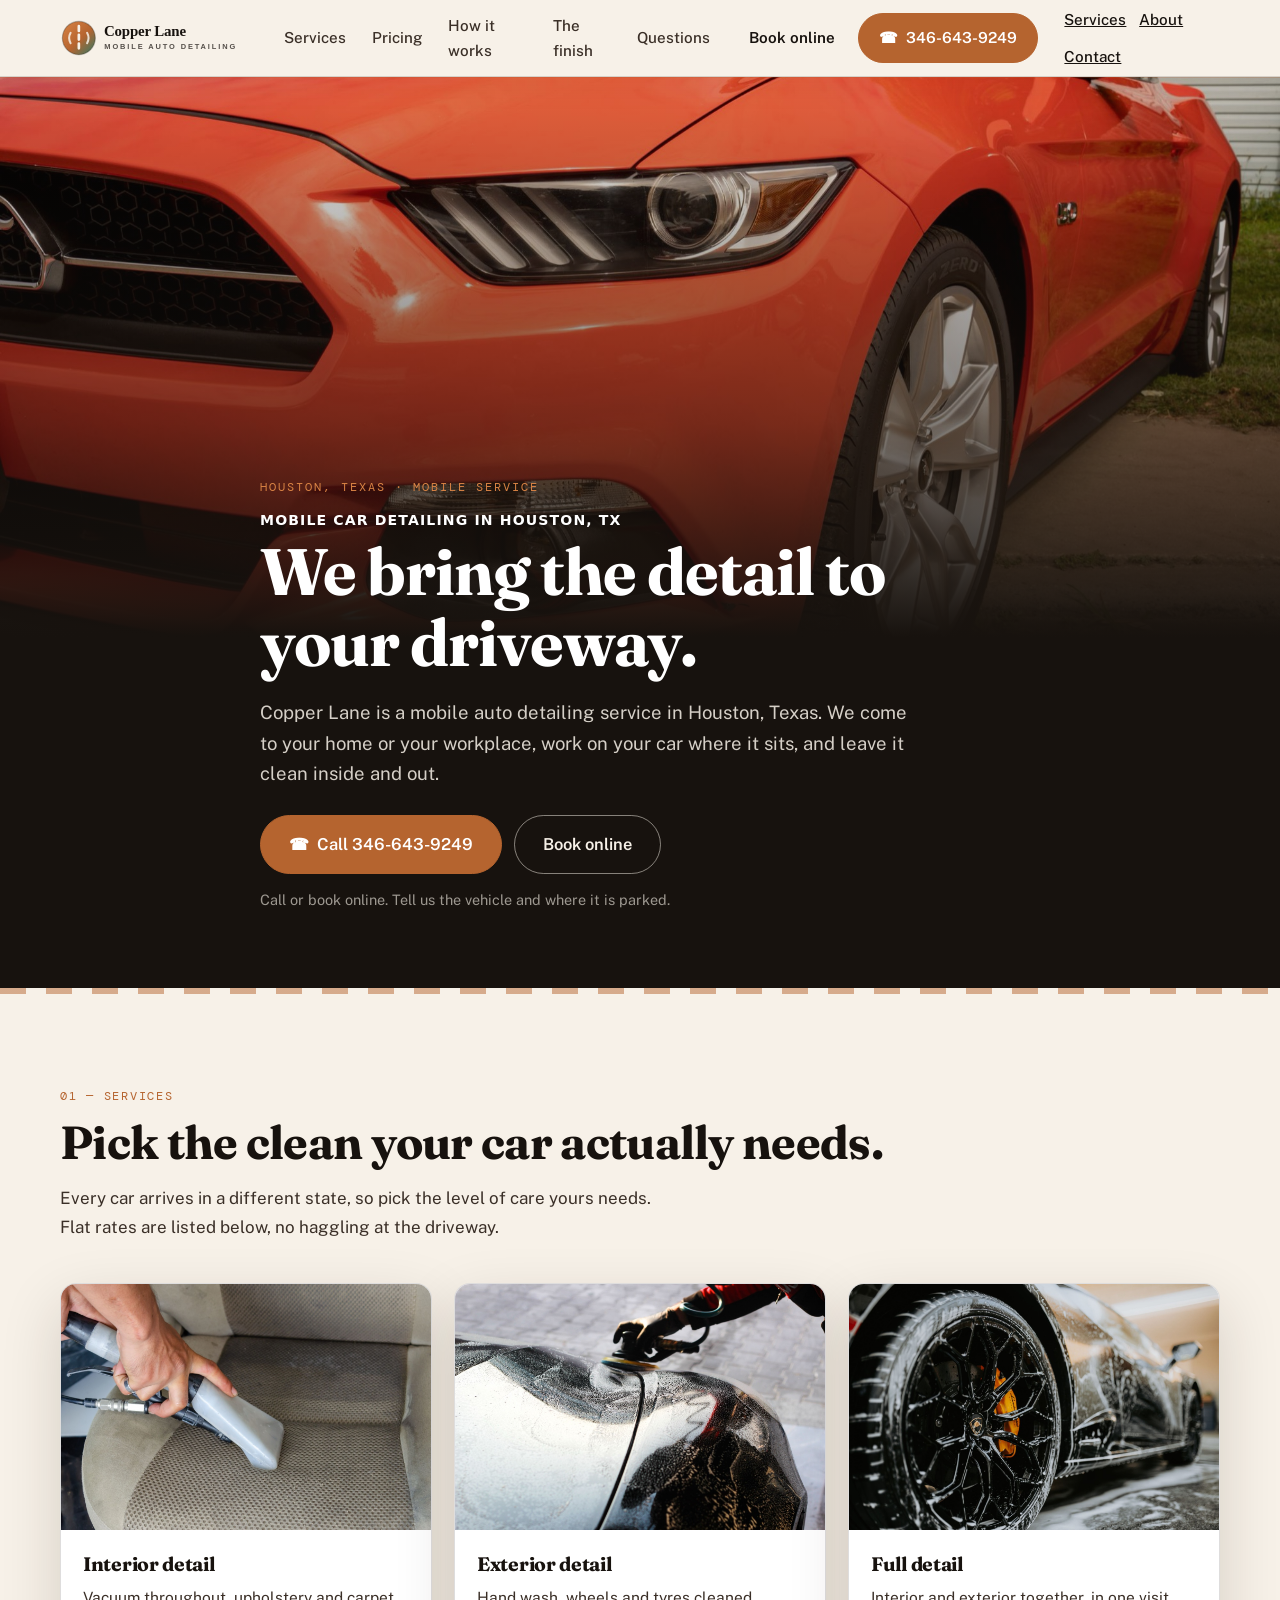
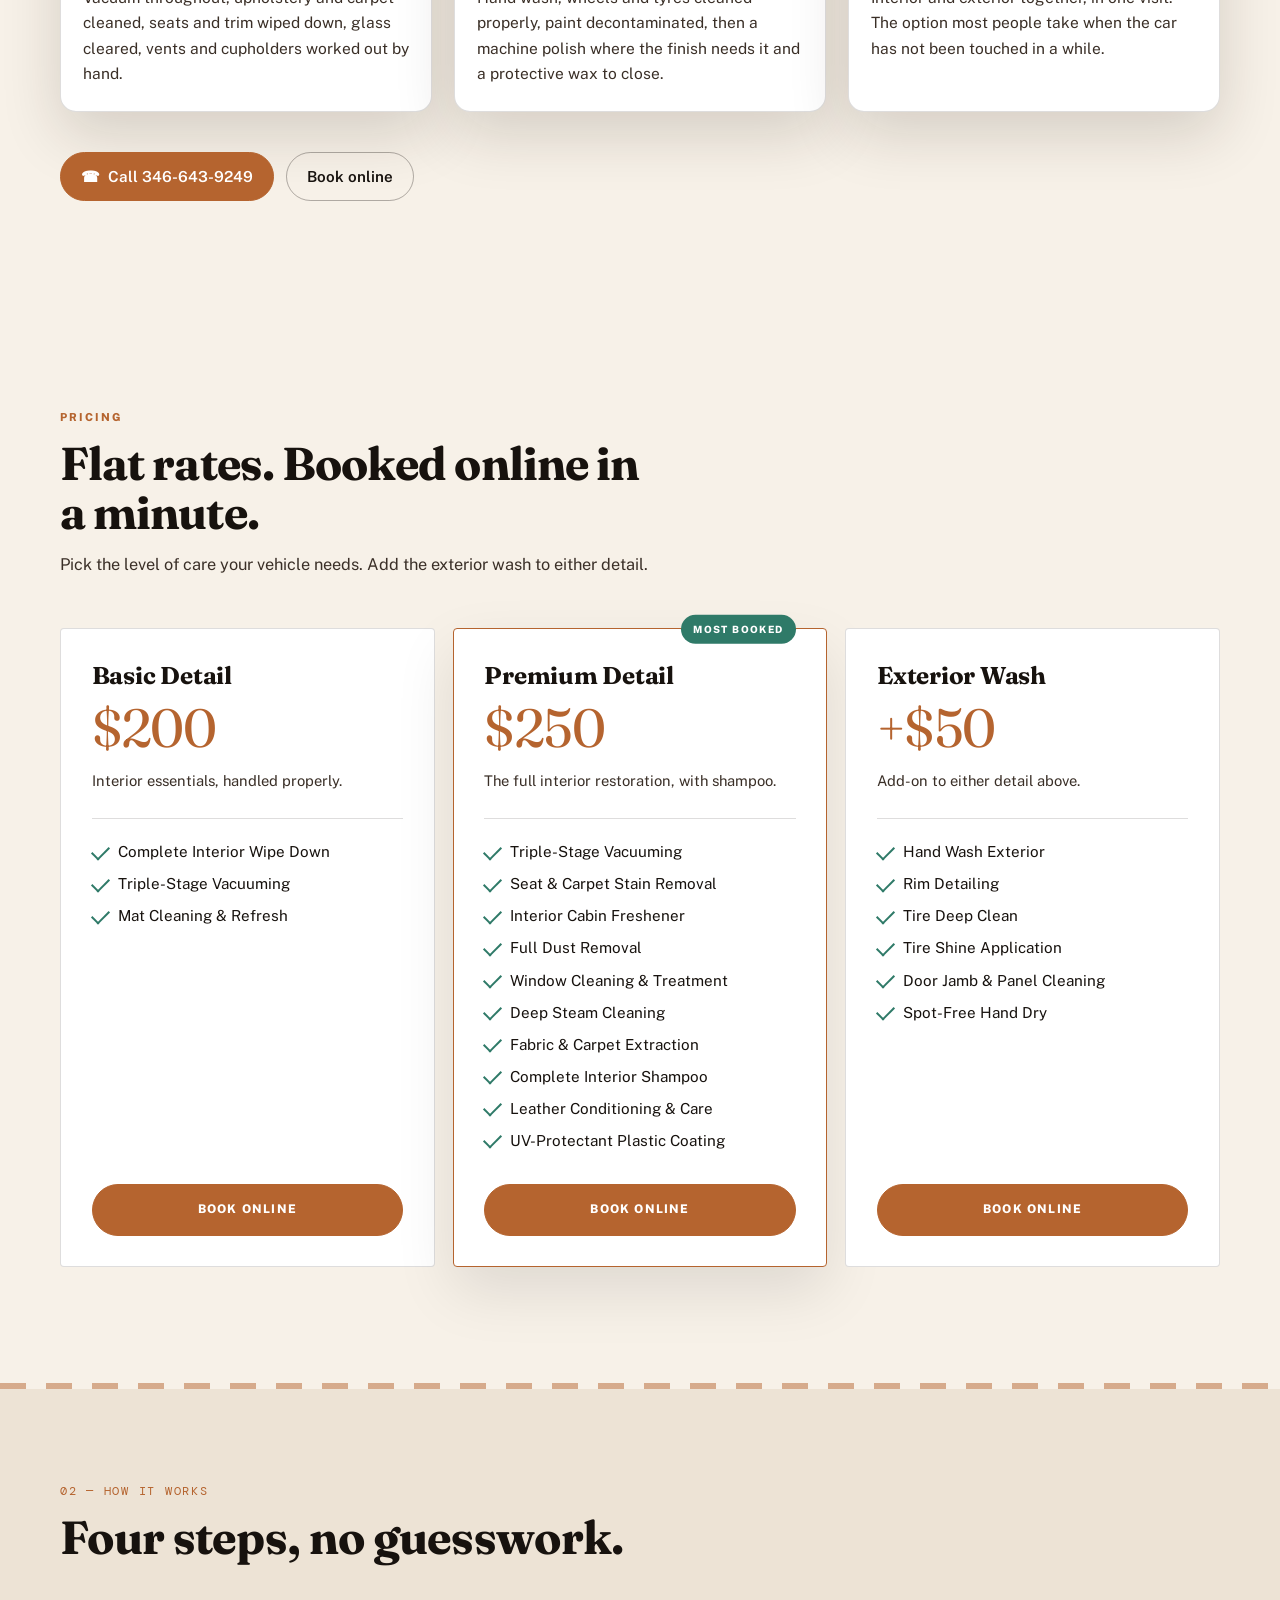
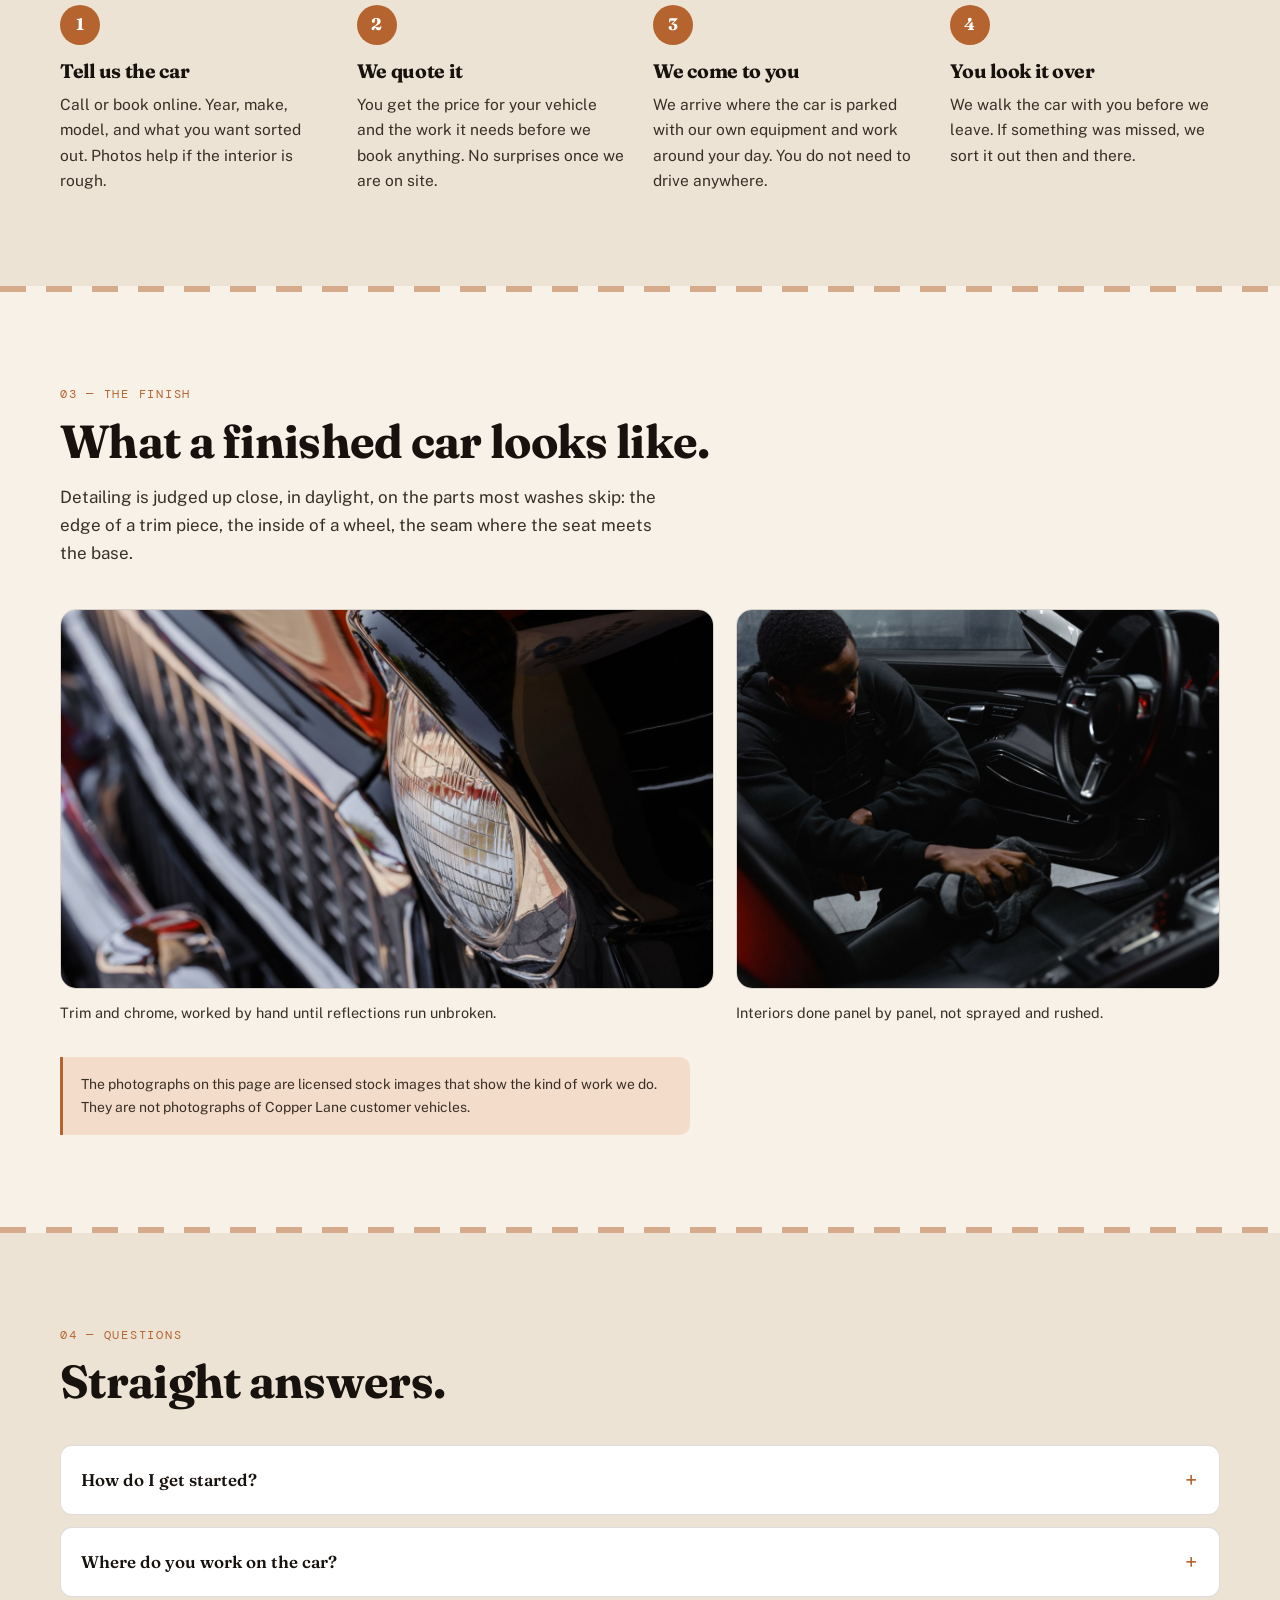
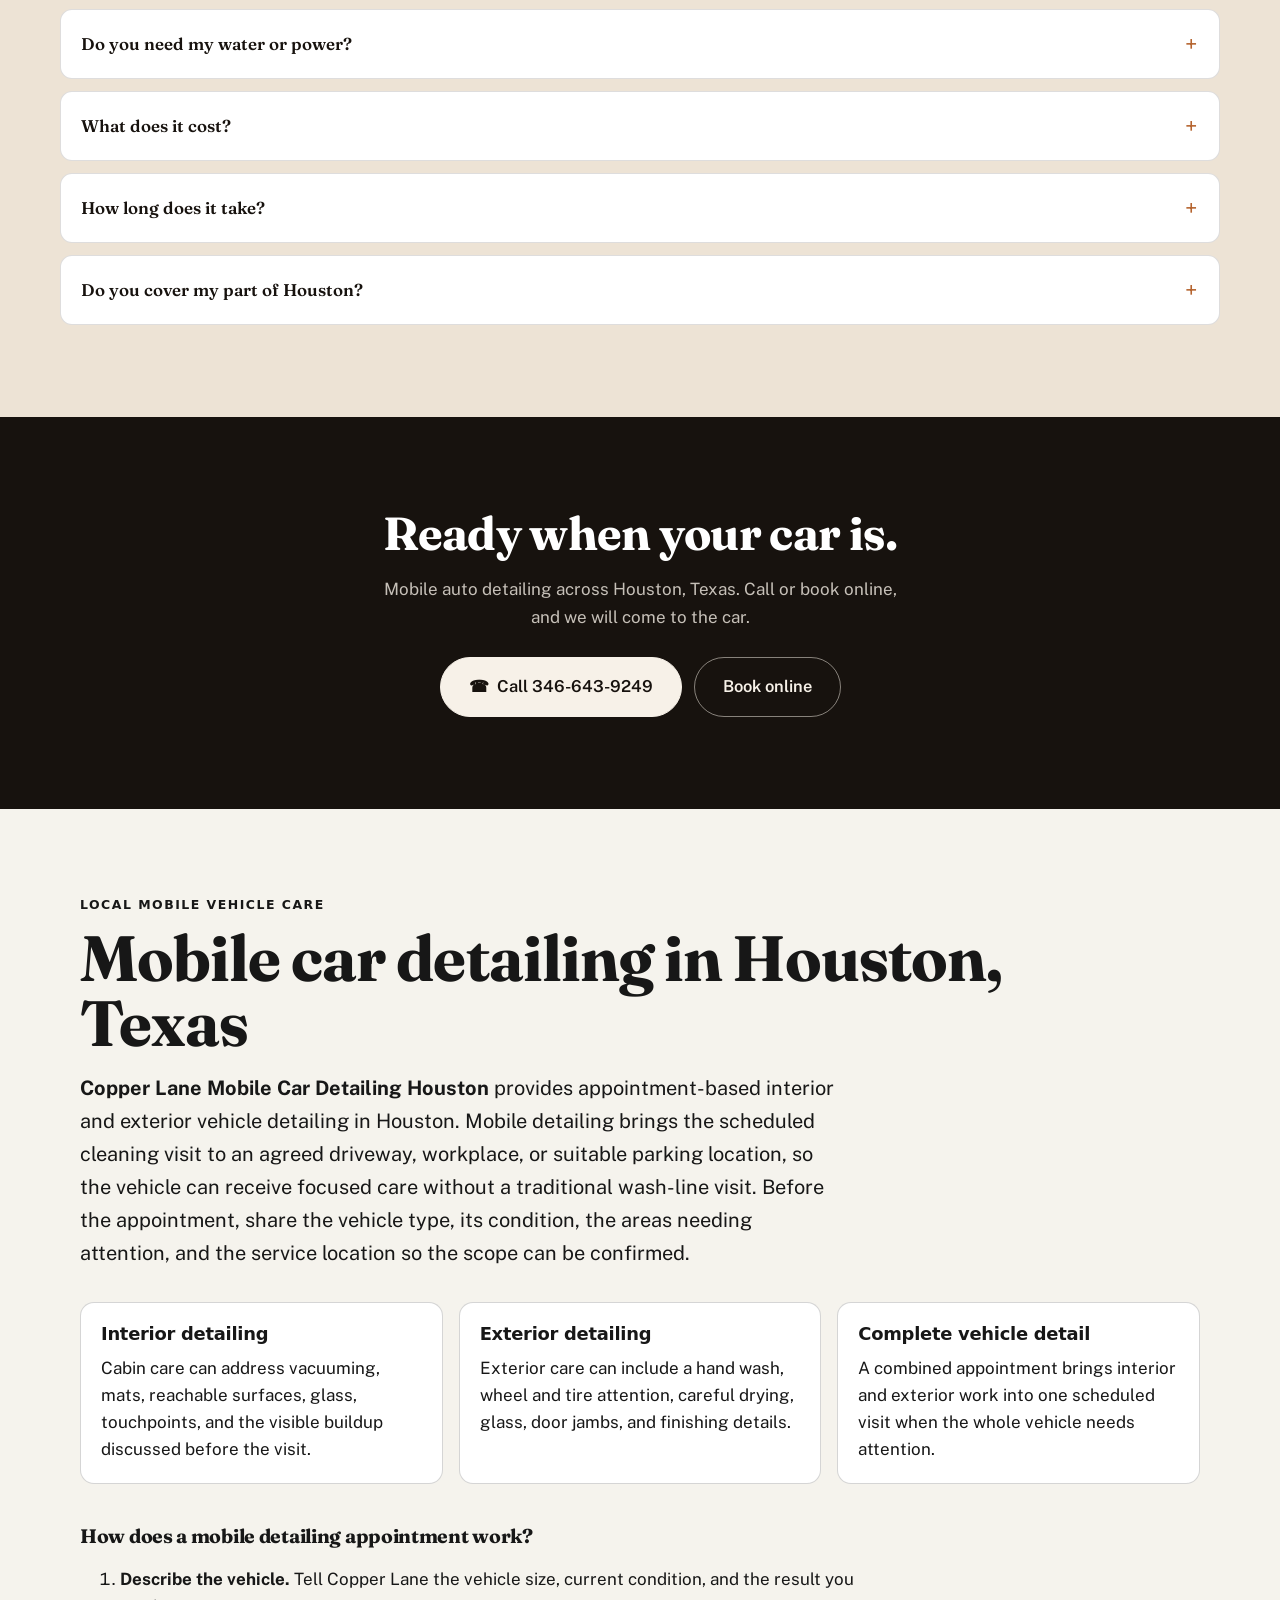
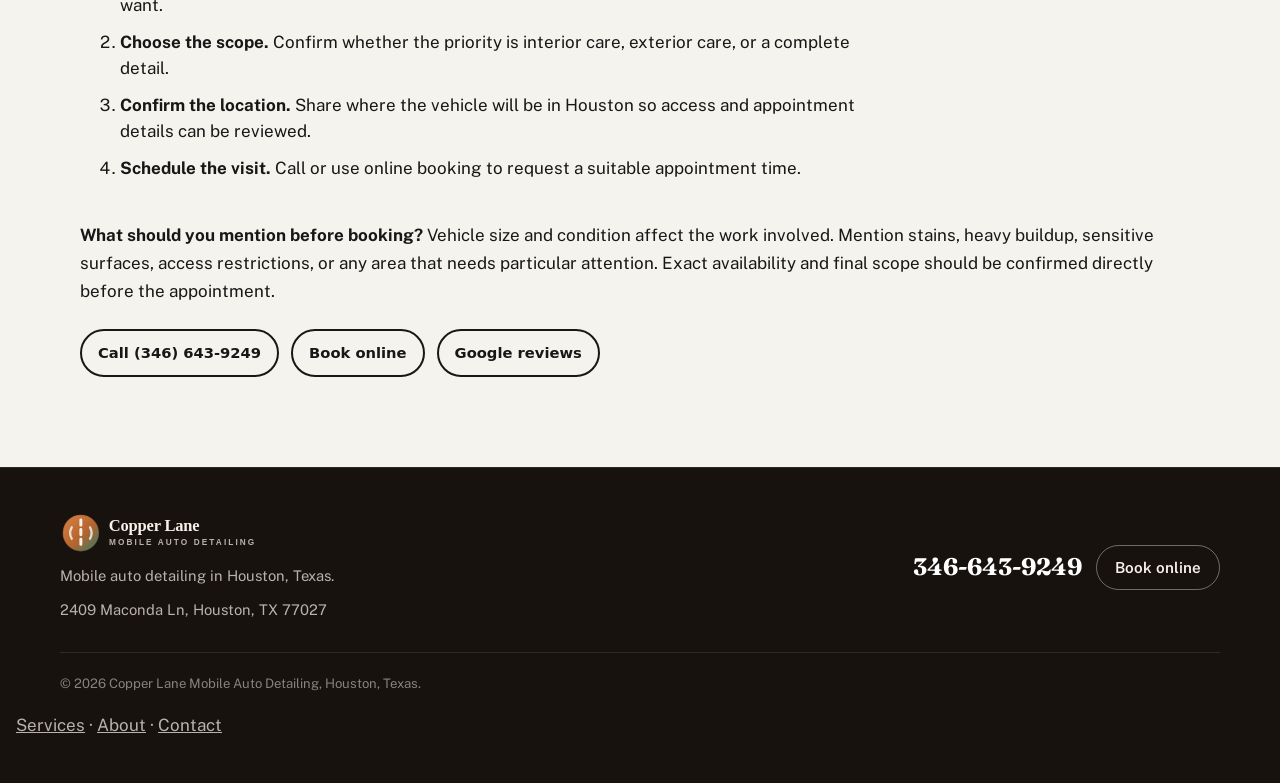
==== commit 86543c98: "feat: add service SEO pages" ====
--- a/index.html
+++ b/index.html
@@ -175,7 +175,7 @@
   ]
 }
   </script>
-</head>
+<style id="SEO-NEXT-NAV-CSS">.seo-next-nav{display:flex;gap:.8rem;flex-wrap:wrap}.seo-next-footer-nav{padding:1rem}.seo-next-footer-nav a{color:inherit}</style></head>
   <body>
     <a class="skip-link" href="#main">Skip to content</a>
 
@@ -208,7 +208,7 @@
               <span aria-hidden="true">&#9742;</span> 346-643-9249
             </a>
           </span>
-        </nav>
+        <!-- SEO-NEXT-NAV:START --><div class="seo-next-nav" aria-label="Expanded site pages"><a href="/services/">Services</a><a href="/about/">About</a><a href="/contact/">Contact</a></div><!-- SEO-NEXT-NAV:END --></nav>
       </div>
     </header>
 
@@ -597,7 +597,7 @@
       <p class="footer-legal section-shell">
         &copy; <span data-year>2026</span> Copper Lane Mobile Auto Detailing, Houston, Texas.
       </p>
-    </footer>
+    <!-- SEO-NEXT-NAV:START --><nav class="seo-next-footer-nav" aria-label="Expanded footer navigation"><a href="/services/">Services</a> · <a href="/about/">About</a> · <a href="/contact/">Contact</a></nav><!-- SEO-NEXT-NAV:END --></footer>
 
     <div class="sticky-bar">
       <a class="sticky-call" href="tel:+13466439249">
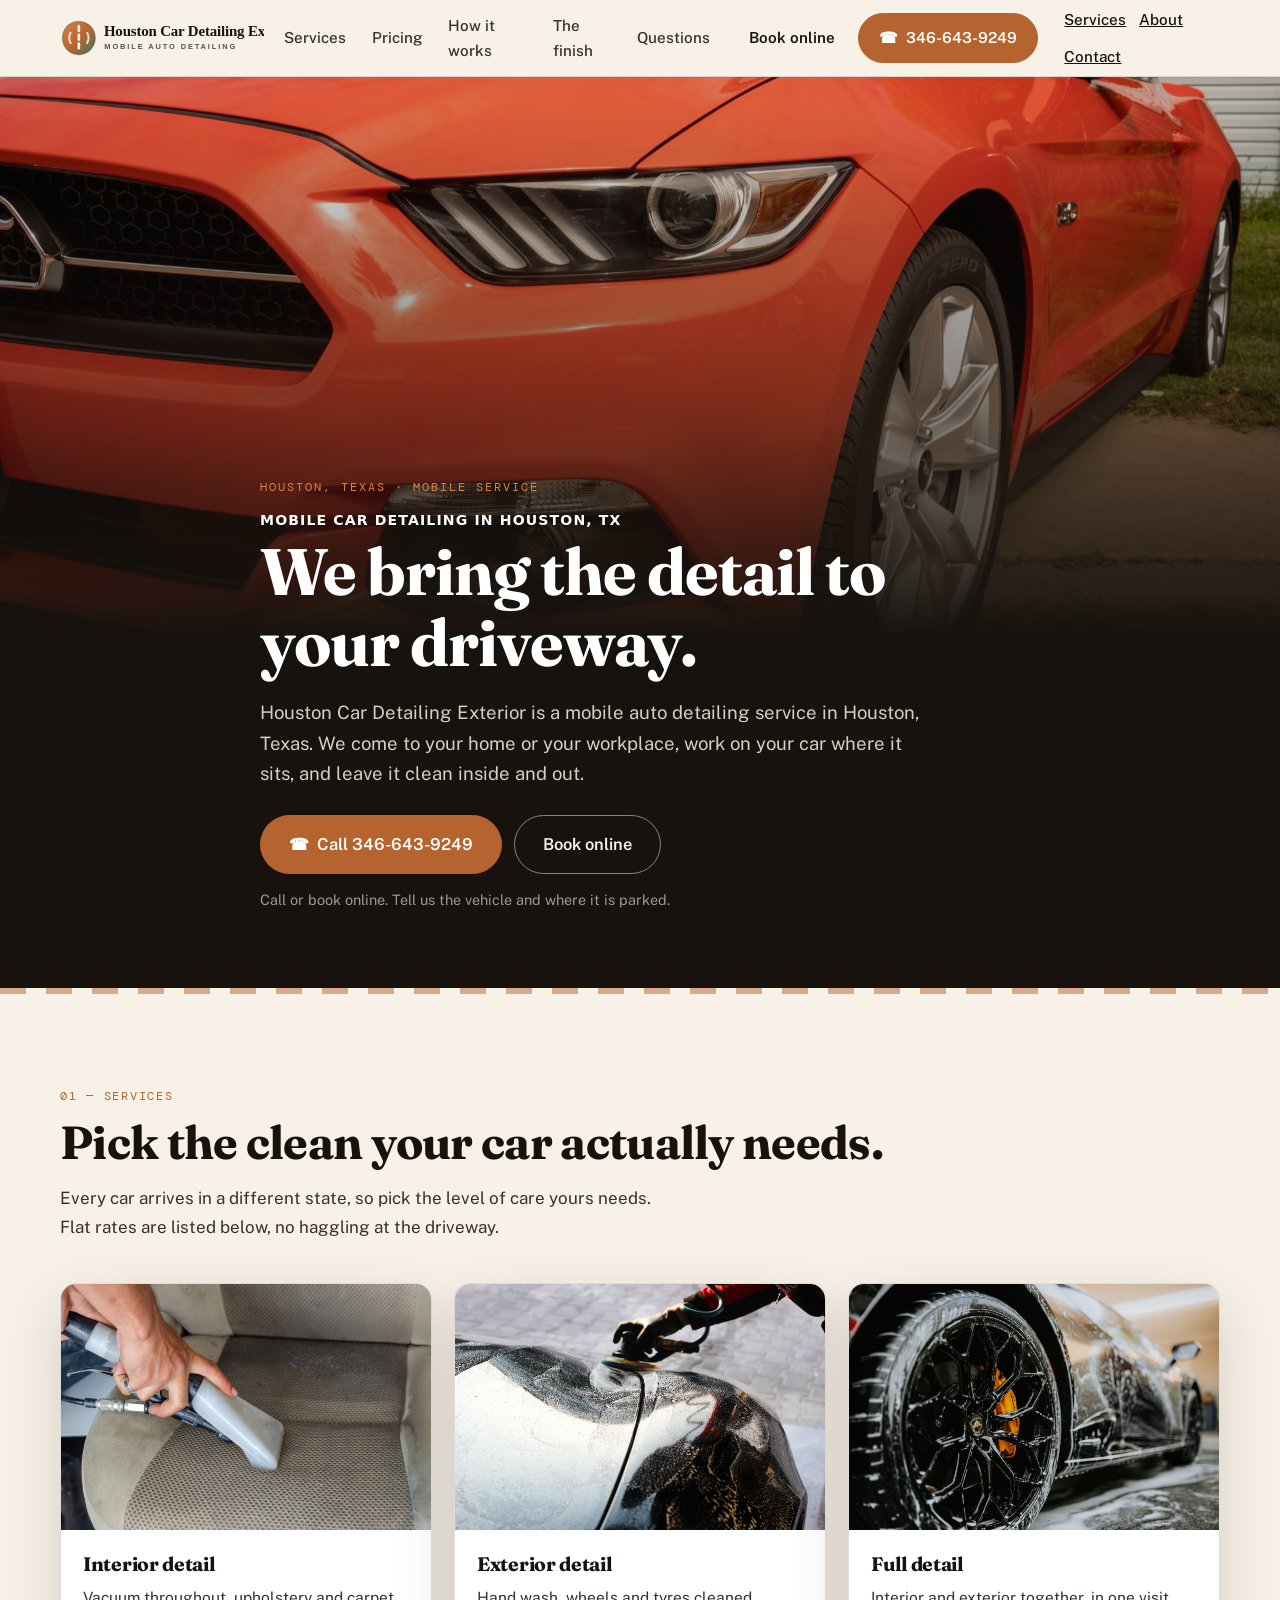
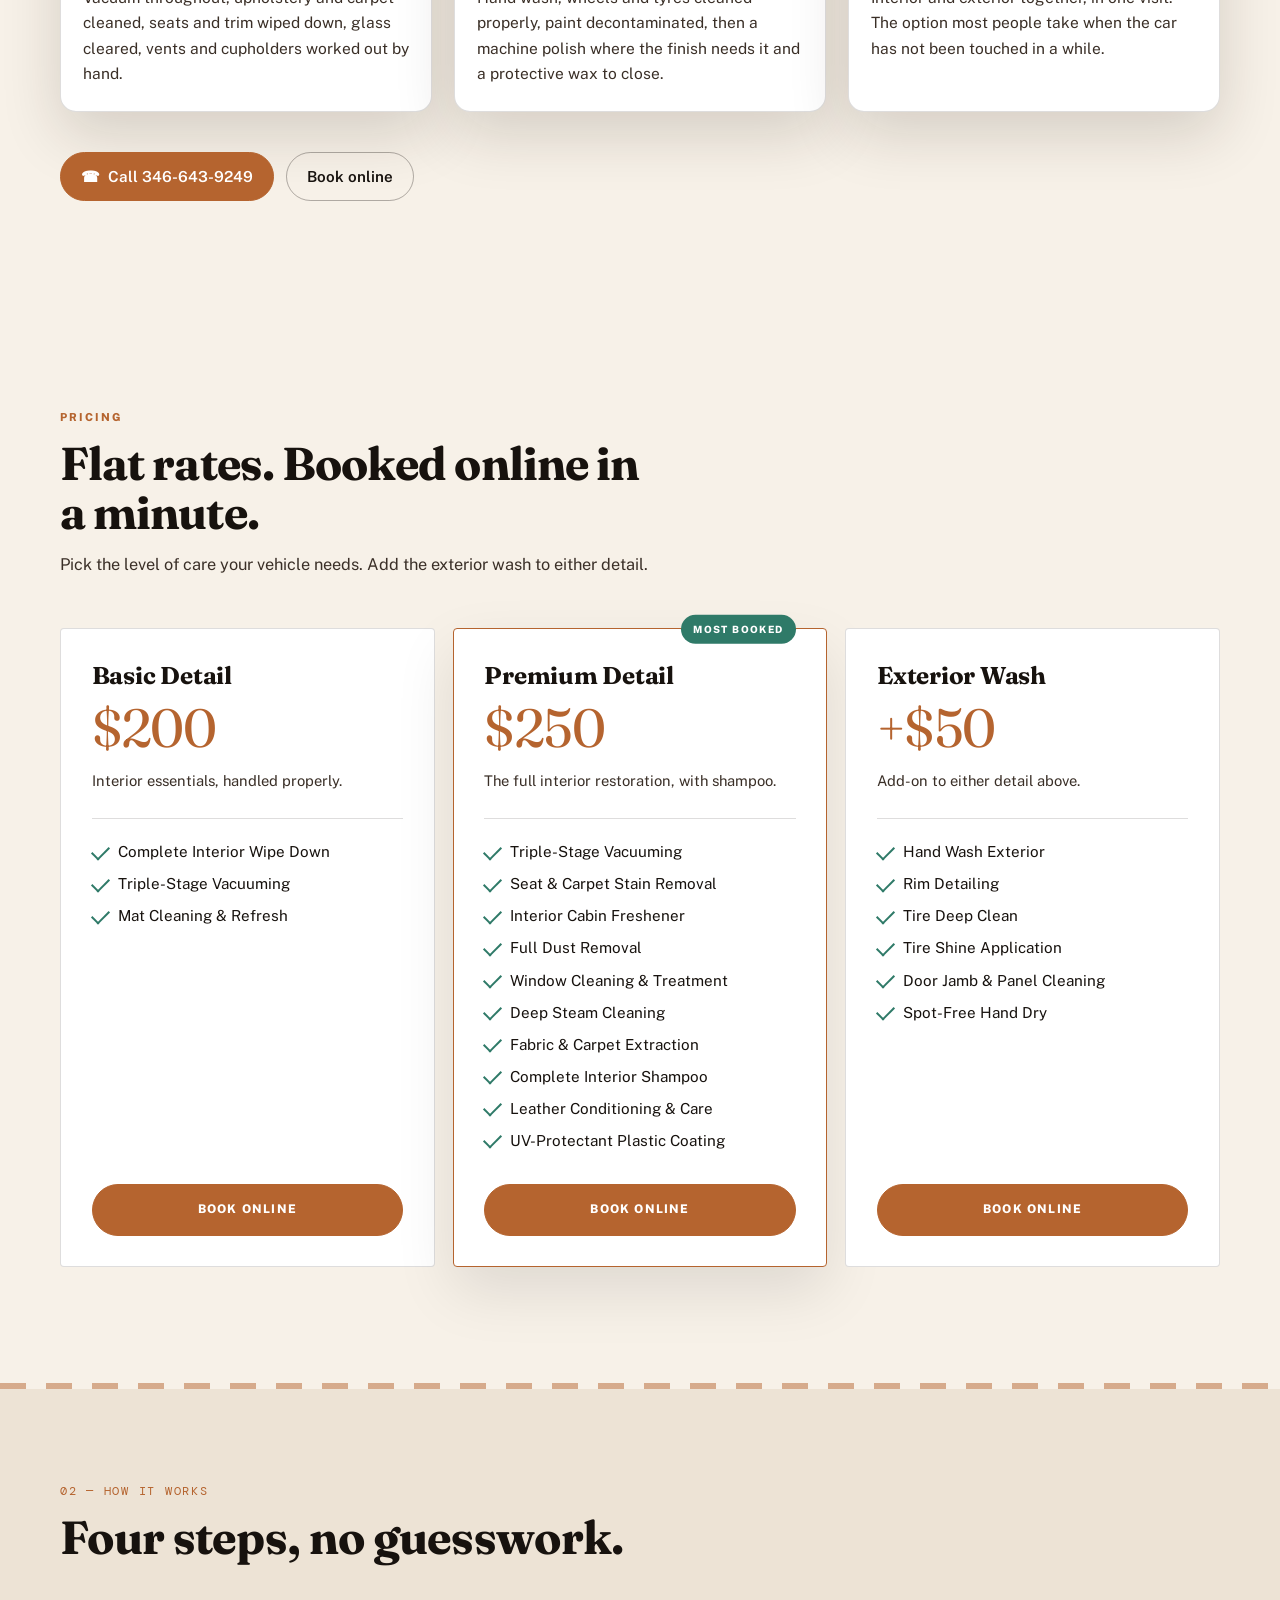
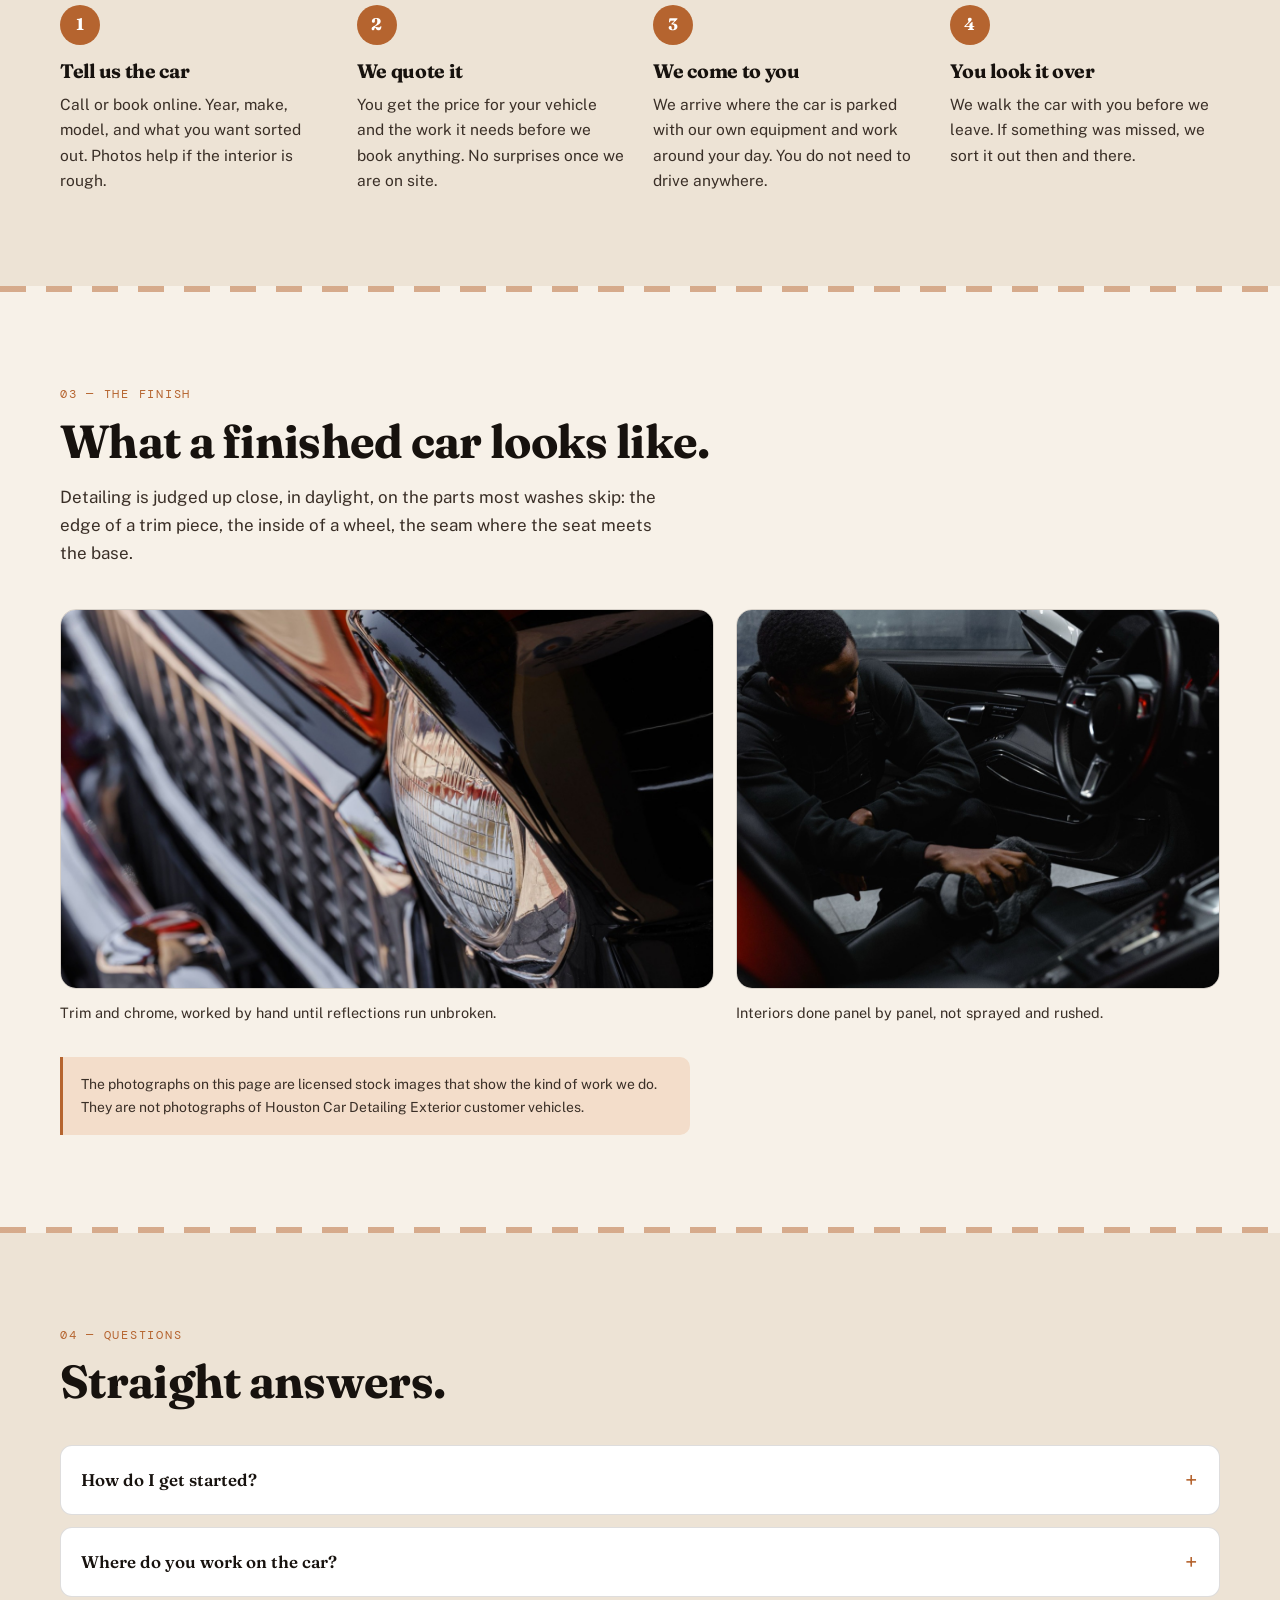
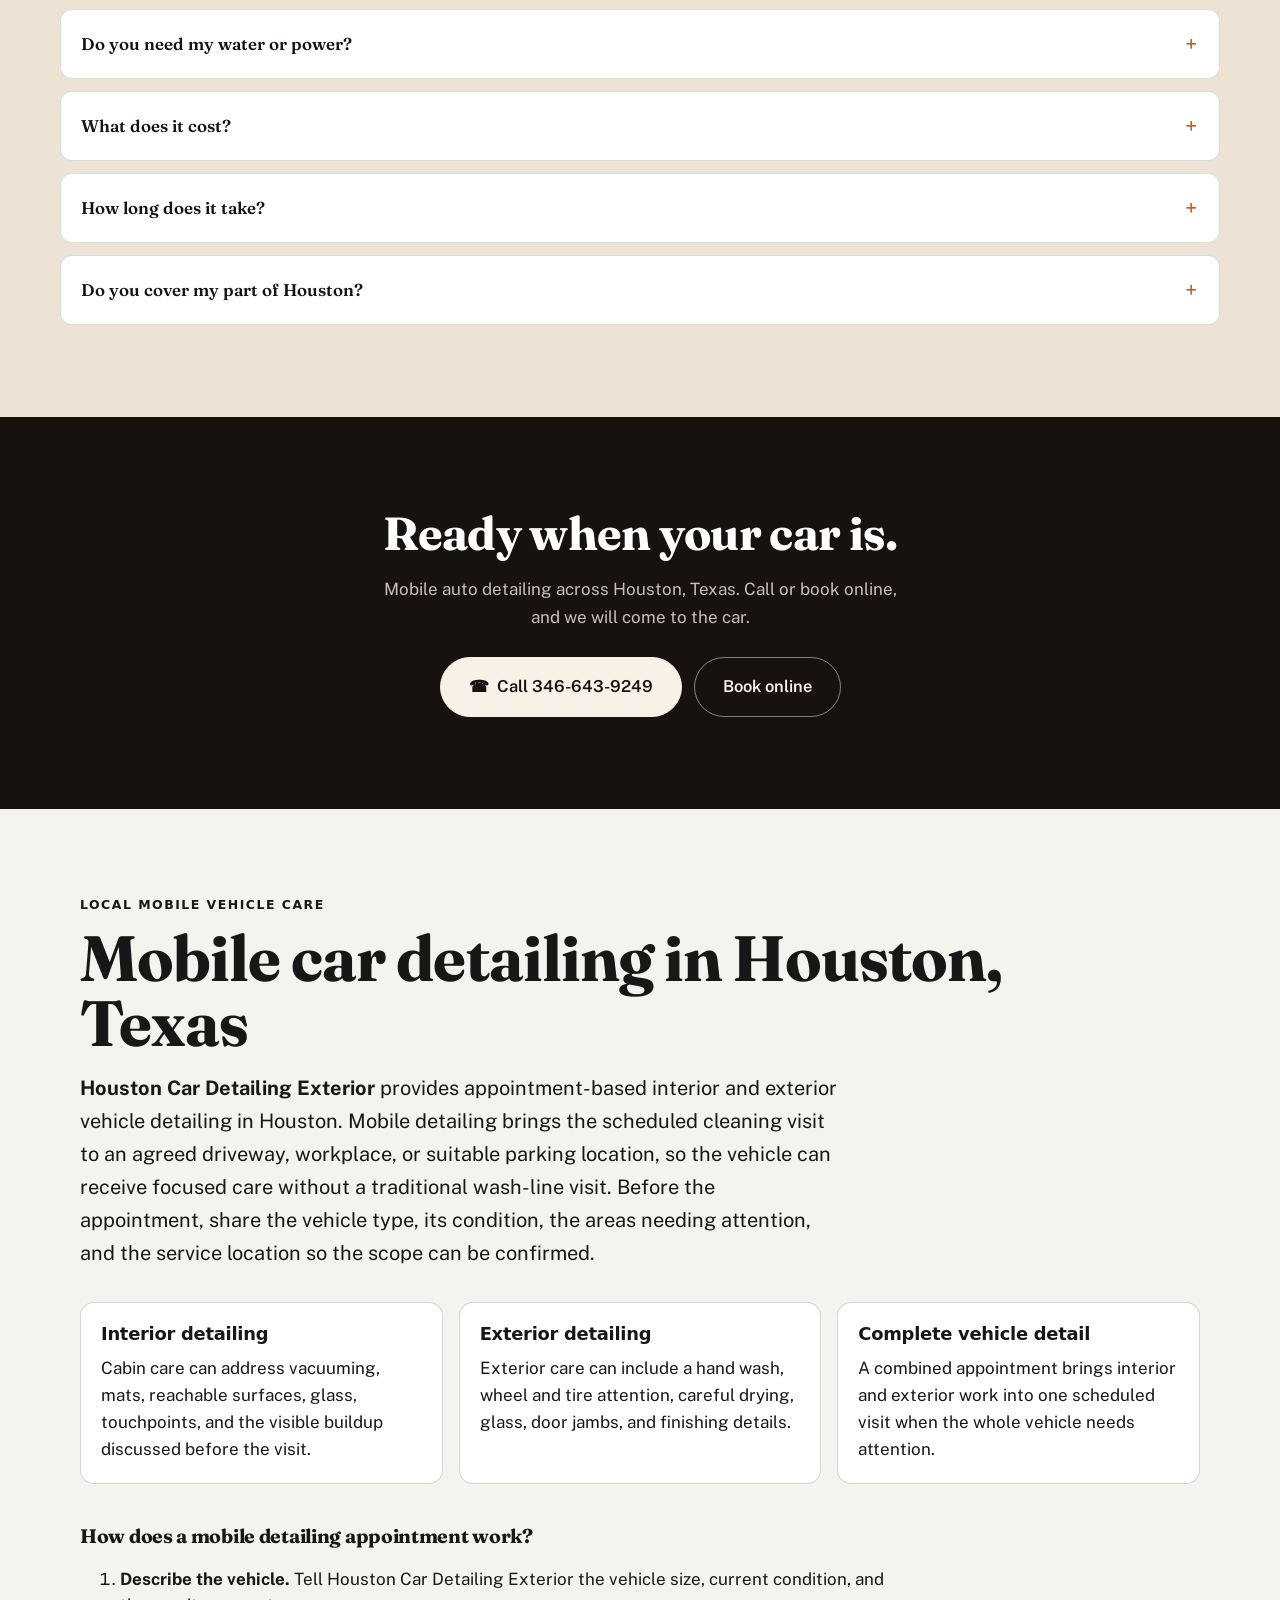
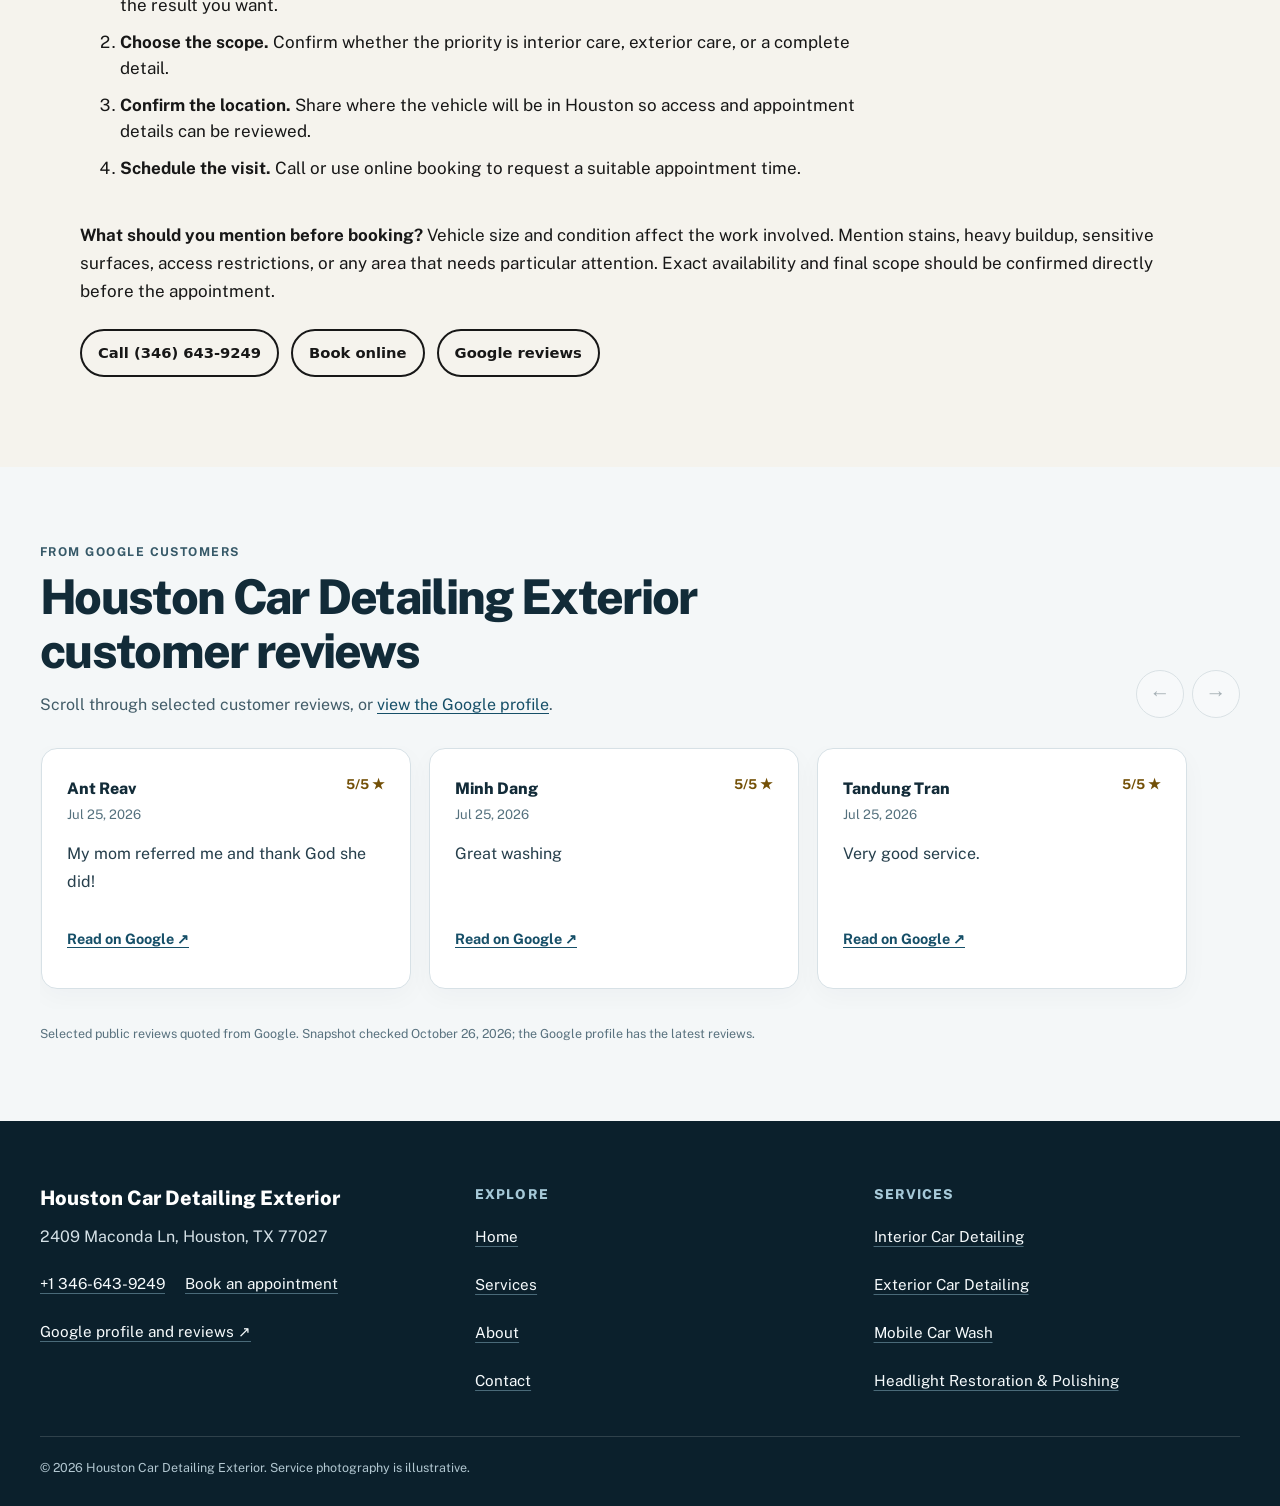
==== commit 5a8c8fe6: "Align website branding and local service information" ====
--- a/index.html
+++ b/index.html
@@ -3,10 +3,10 @@
   <head>
     <meta charset="UTF-8" />
     <meta name="viewport" content="width=device-width, initial-scale=1" />
-    <title>Mobile Car Detailing in Houston, TX | Copper Lane</title>
+    <title>Mobile Car Detailing in Houston, TX | Houston Car Detailing Exterior</title>
     <meta name="theme-color" content="#17120e" />
     <script>document.documentElement.classList.add("js");</script>
-    <link rel="canonical" href="https://copperlanedetailing.shop/" />
+    <link rel="canonical" href="https://houstoncardetailingexterior.shop/" />
     <link rel="icon" href="assets/favicon.svg" type="image/svg+xml" />
     <link rel="preconnect" href="https://fonts.googleapis.com" />
     <link rel="preconnect" href="https://fonts.gstatic.com" crossorigin />
@@ -19,8 +19,8 @@
 {
   "@context": "https://schema.org",
   "@type": "AutoWash",
-  "name": "Copper Lane Mobile Car Detailing Houston",
-  "url": "https://copperlanedetailing.shop/",
+  "name": "Houston Car Detailing Exterior",
+  "url": "https://houstoncardetailingexterior.shop/",
   "telephone": "+1 346-643-9249",
   "address": {
     "@type": "PostalAddress",
@@ -39,7 +39,7 @@
       "name": "Texas"
     }
   },
-  "image": "https://copperlanedetailing.shop/assets/hero-finish.jpg",
+  "image": "https://houstoncardetailingexterior.shop/assets/hero-finish.jpg",
   "potentialAction": {
     "@type": "ReserveAction",
     "target": "https://cal.com/sumitdatta/auto-detail-service"
@@ -54,7 +54,7 @@
         "price": "200",
         "priceCurrency": "USD",
         "availability": "https://schema.org/InStock",
-        "url": "https://copperlanedetailing.shop/#pricing",
+        "url": "https://houstoncardetailingexterior.shop/#pricing",
         "itemOffered": {
           "@type": "Service",
           "name": "Basic Detail",
@@ -67,7 +67,7 @@
         "price": "250",
         "priceCurrency": "USD",
         "availability": "https://schema.org/InStock",
-        "url": "https://copperlanedetailing.shop/#pricing",
+        "url": "https://houstoncardetailingexterior.shop/#pricing",
         "itemOffered": {
           "@type": "Service",
           "name": "Premium Detail",
@@ -80,7 +80,7 @@
         "price": "50",
         "priceCurrency": "USD",
         "availability": "https://schema.org/InStock",
-        "url": "https://copperlanedetailing.shop/#pricing",
+        "url": "https://houstoncardetailingexterior.shop/#pricing",
         "itemOffered": {
           "@type": "Service",
           "name": "Exterior Wash",
@@ -90,7 +90,7 @@
     ]
   },
   "priceRange": "$200-$250",
-  "@id": "https://copperlanedetailing.shop/#business",
+  "@id": "https://houstoncardetailingexterior.shop/#business",
   "geo": {
     "@type": "GeoCoordinates",
     "latitude": 29.743637546375,
@@ -109,19 +109,19 @@
 }
     </script>
 <!-- SEO-GEO:START -->
-  <meta name="description" content="Mobile car detailing in Houston, TX from Copper Lane, with interior cleaning, exterior hand washing, and complete details. Call or book online.">
+  <meta name="description" content="Mobile car detailing in Houston, TX from Houston Car Detailing Exterior, with interior cleaning, exterior hand washing, and complete details. Call or book online.">
   <meta name="robots" content="index, follow, max-image-preview:large, max-snippet:-1, max-video-preview:-1">
   <meta property="og:locale" content="en_US">
   <meta property="og:type" content="website">
-  <meta property="og:site_name" content="Copper Lane">
-  <meta property="og:title" content="Mobile Car Detailing in Houston, TX | Copper Lane">
-  <meta property="og:description" content="Mobile car detailing in Houston, TX from Copper Lane, with interior cleaning, exterior hand washing, and complete details. Call or book online.">
-  <meta property="og:url" content="https://copperlanedetailing.shop/">
-  <meta property="og:image" content="https://copperlanedetailing.shop/assets/hero-finish.jpg">
-  <meta name="twitter:image" content="https://copperlanedetailing.shop/assets/hero-finish.jpg">
+  <meta property="og:site_name" content="Houston Car Detailing Exterior">
+  <meta property="og:title" content="Mobile Car Detailing in Houston, TX | Houston Car Detailing Exterior">
+  <meta property="og:description" content="Mobile car detailing in Houston, TX from Houston Car Detailing Exterior, with interior cleaning, exterior hand washing, and complete details. Call or book online.">
+  <meta property="og:url" content="https://houstoncardetailingexterior.shop/">
+  <meta property="og:image" content="https://houstoncardetailingexterior.shop/assets/hero-finish.jpg">
+  <meta name="twitter:image" content="https://houstoncardetailingexterior.shop/assets/hero-finish.jpg">
   <meta name="twitter:card" content="summary_large_image">
-  <meta name="twitter:title" content="Mobile Car Detailing in Houston, TX | Copper Lane">
-  <meta name="twitter:description" content="Mobile car detailing in Houston, TX from Copper Lane, with interior cleaning, exterior hand washing, and complete details. Call or book online.">
+  <meta name="twitter:title" content="Mobile Car Detailing in Houston, TX | Houston Car Detailing Exterior">
+  <meta name="twitter:description" content="Mobile car detailing in Houston, TX from Houston Car Detailing Exterior, with interior cleaning, exterior hand washing, and complete details. Call or book online.">
   <style id="seo-geo-styles">
     .seo-local-intent { display:block; margin:0 0 .55rem; font:700 clamp(.78rem,1.1vw,.95rem)/1.2 system-ui,sans-serif; letter-spacing:.08em; text-transform:uppercase; }
     .seo-geo-section { background:#f5f3ed; color:#171717; padding:clamp(3.5rem,7vw,6.5rem) clamp(1.25rem,5vw,5rem); }
@@ -146,21 +146,21 @@
   "@graph": [
     {
       "@type": "WebSite",
-      "@id": "https://copperlanedetailing.shop/#website",
-      "url": "https://copperlanedetailing.shop/",
-      "name": "Copper Lane Mobile Car Detailing Houston",
+      "@id": "https://houstoncardetailingexterior.shop/#website",
+      "url": "https://houstoncardetailingexterior.shop/",
+      "name": "Houston Car Detailing Exterior",
       "inLanguage": "en-US",
       "publisher": {
-        "@id": "https://copperlanedetailing.shop/#business"
+        "@id": "https://houstoncardetailingexterior.shop/#business"
       }
     },
     {
       "@type": "Service",
-      "@id": "https://copperlanedetailing.shop/#mobile-car-detailing",
+      "@id": "https://houstoncardetailingexterior.shop/#mobile-car-detailing",
       "name": "Mobile Car Detailing in Houston, Texas",
       "serviceType": "Mobile car detailing",
       "provider": {
-        "@id": "https://copperlanedetailing.shop/#business"
+        "@id": "https://houstoncardetailingexterior.shop/#business"
       },
       "areaServed": {
         "@type": "City",
@@ -170,18 +170,19 @@
           "name": "Texas"
         }
       },
-      "url": "https://copperlanedetailing.shop/#services"
+      "url": "https://houstoncardetailingexterior.shop/#services"
     }
   ]
 }
   </script>
-<style id="SEO-NEXT-NAV-CSS">.seo-next-nav{display:flex;gap:.8rem;flex-wrap:wrap}.seo-next-footer-nav{padding:1rem}.seo-next-footer-nav a{color:inherit}</style></head>
+<style id="SEO-NEXT-NAV-CSS">.seo-next-nav{display:flex;gap:.8rem;flex-wrap:wrap}.seo-next-footer-nav{padding:1rem}.seo-next-footer-nav a{color:inherit}</style><link rel="stylesheet" href="/portfolio-components.css">
+</head>
   <body>
     <a class="skip-link" href="#main">Skip to content</a>
 
     <header class="site-header">
       <div class="header-inner">
-        <a class="brand" href="#top" aria-label="Copper Lane Mobile Auto Detailing, home">
+        <a class="brand" href="#top" aria-label="Houston Car Detailing Exterior Mobile Auto Detailing, home">
           <img src="assets/logo.svg" alt="" width="260" height="48" />
         </a>
 
@@ -228,7 +229,7 @@
           <p class="eyebrow">Houston, Texas &middot; mobile service</p>
           <h1><span class="seo-local-intent" data-seo-local-intent>Mobile Car Detailing in Houston, TX</span>We bring the detail to your driveway.</h1>
           <p class="hero-lead">
-            Copper Lane is a mobile auto detailing service in Houston, Texas. We come to your home
+            Houston Car Detailing Exterior is a mobile auto detailing service in Houston, Texas. We come to your home
             or your workplace, work on your car where it sits, and leave it clean inside and out.
           </p>
 
@@ -457,7 +458,7 @@
 
           <p class="honest-note">
             The photographs on this page are licensed stock images that show the kind of work we do.
-            They are not photographs of Copper Lane customer vehicles.
+            They are not photographs of Houston Car Detailing Exterior customer vehicles.
           </p>
         </div>
       </section>
@@ -543,7 +544,7 @@
       <div class="seo-geo-inner">
         <p class="seo-geo-kicker">Local mobile vehicle care</p>
         <h2 id="local-detailing-title">Mobile car detailing in Houston, Texas</h2>
-        <p class="seo-geo-answer"><strong>Copper Lane Mobile Car Detailing Houston</strong> provides appointment-based interior and exterior vehicle detailing in Houston. Mobile detailing brings the scheduled cleaning visit to an agreed driveway, workplace, or suitable parking location, so the vehicle can receive focused care without a traditional wash-line visit. Before the appointment, share the vehicle type, its condition, the areas needing attention, and the service location so the scope can be confirmed.</p>
+        <p class="seo-geo-answer"><strong>Houston Car Detailing Exterior</strong> provides appointment-based interior and exterior vehicle detailing in Houston. Mobile detailing brings the scheduled cleaning visit to an agreed driveway, workplace, or suitable parking location, so the vehicle can receive focused care without a traditional wash-line visit. Before the appointment, share the vehicle type, its condition, the areas needing attention, and the service location so the scope can be confirmed.</p>
 
         <div class="seo-geo-grid" aria-label="Available detailing options">
           <article class="seo-geo-card">
@@ -563,7 +564,7 @@
         <div class="seo-geo-steps">
           <h3>How does a mobile detailing appointment work?</h3>
           <ol>
-            <li><strong>Describe the vehicle.</strong> Tell Copper Lane the vehicle size, current condition, and the result you want.</li>
+            <li><strong>Describe the vehicle.</strong> Tell Houston Car Detailing Exterior the vehicle size, current condition, and the result you want.</li>
             <li><strong>Choose the scope.</strong> Confirm whether the priority is interior care, exterior care, or a complete detail.</li>
             <li><strong>Confirm the location.</strong> Share where the vehicle will be in Houston so access and appointment details can be reviewed.</li>
             <li><strong>Schedule the visit.</strong> Call or use online booking to request a suitable appointment time.</li>
@@ -579,25 +580,10 @@
       </div>
     </section>
 <!-- SEO-GEO-LOCAL:END -->
-  </main>
-
-    <footer class="site-footer">
-      <div class="section-shell footer-inner">
-        <div class="footer-brand">
-          <img src="assets/logo-cream.svg" alt="Copper Lane Mobile Auto Detailing" width="260" height="48" />
-          <p>Mobile auto detailing in Houston, Texas.</p>
-          <p>2409 Maconda Ln, Houston, TX 77027</p>
-        </div>
-
-        <div class="footer-contact">
-          <a class="footer-phone" href="tel:+13466439249">346-643-9249</a>
-          <a class="footer-book" href="https://cal.com/sumitdatta/auto-detail-service">Book online</a>
-        </div>
-      </div>
-      <p class="footer-legal section-shell">
-        &copy; <span data-year>2026</span> Copper Lane Mobile Auto Detailing, Houston, Texas.
-      </p>
-    <!-- SEO-NEXT-NAV:START --><nav class="seo-next-footer-nav" aria-label="Expanded footer navigation"><a href="/services/">Services</a> · <a href="/about/">About</a> · <a href="/contact/">Contact</a></nav><!-- SEO-NEXT-NAV:END --></footer>
+  <!-- PORTFOLIO-REVIEWS:START --><section class="portfolio-reviews" aria-labelledby="portfolio-reviews-title"><div class="portfolio-reviews__heading"><div><p class="portfolio-reviews__kicker">From Google customers</p><h2 id="portfolio-reviews-title">Houston Car Detailing Exterior customer reviews</h2><p class="portfolio-reviews__intro">Scroll through selected customer reviews, or <a href="https://www.google.com/maps?cid=11005714650532663714" target="_blank" rel="noopener noreferrer">view the Google profile</a>.</p></div><div class="portfolio-reviews__controls"><button type="button" data-reviews-prev aria-label="Previous reviews">←</button><button type="button" data-reviews-next aria-label="Next reviews">→</button></div></div><div class="portfolio-reviews__track" role="region" aria-label="Scrollable customer reviews" tabindex="0"><article class="portfolio-review"><div class="portfolio-review__meta"><div><span class="portfolio-review__author">Ant Reav</span><time datetime="2026-07-25">Jul 25, 2026</time></div><span class="portfolio-review__rating" aria-label="5 out of 5 stars">5/5 ★</span></div><blockquote><p>My mom referred me and thank God she did!</p></blockquote><a class="portfolio-review__source" href="https://www.google.com/maps/reviews/data=!4m8!14m7!1m6!2m5!1sCi9DQUlRQUNvZENodHljRjlvT2xRMVFXVnhYMEprVG5OTlEzQlJaV3BtVlZOd05IYxAB!2m1!1s0x0:0x98bc2729f44fd1a2!3m1!1s2@1:CAIQACodChtycF9oOlQ1QWVxX0JkTnNNQ3BRZWpmVVNwNHc%7C%7C?hl=en-US" target="_blank" rel="noopener noreferrer">Read on Google ↗</a></article><article class="portfolio-review"><div class="portfolio-review__meta"><div><span class="portfolio-review__author">Minh Dang</span><time datetime="2026-07-25">Jul 25, 2026</time></div><span class="portfolio-review__rating" aria-label="5 out of 5 stars">5/5 ★</span></div><blockquote><p>Great washing</p></blockquote><a class="portfolio-review__source" href="https://www.google.com/maps/reviews/data=!4m8!14m7!1m6!2m5!1sCi9DQUlRQUNvZENodHljRjlvT2xOWU1HcG1ZbEF5TVY5dlNHZE5OalZNYzNWbExYYxAB!2m1!1s0x0:0x98bc2729f44fd1a2!3m1!1s2@1:CAIQACodChtycF9oOlNYMGpmYlAyMV9vSGdNNjVMc3VlLXc%7C%7C?hl=en-US" target="_blank" rel="noopener noreferrer">Read on Google ↗</a></article><article class="portfolio-review"><div class="portfolio-review__meta"><div><span class="portfolio-review__author">Tandung Tran</span><time datetime="2026-07-25">Jul 25, 2026</time></div><span class="portfolio-review__rating" aria-label="5 out of 5 stars">5/5 ★</span></div><blockquote><p>Very good service.</p></blockquote><a class="portfolio-review__source" href="https://www.google.com/maps/reviews/data=!4m8!14m7!1m6!2m5!1sCi9DQUlRQUNvZENodHljRjlvT2w5a1owWllVa0pUVUVKd2QyaDBObkZZTVUweFMzYxAB!2m1!1s0x0:0x98bc2729f44fd1a2!3m1!1s2@1:CAIQACodChtycF9oOl9kZ0ZYUkJTUEJwd2h0NnFYMU0xS3c%7C%7C?hl=en-US" target="_blank" rel="noopener noreferrer">Read on Google ↗</a></article></div><p class="portfolio-reviews__note">Selected public reviews quoted from Google. Snapshot checked <time datetime="2026-10-26">October 26, 2026</time>; the Google profile has the latest reviews.</p></section><!-- PORTFOLIO-REVIEWS:END -->
+</main>
+
+    <footer class="portfolio-footer"><div class="portfolio-footer__grid"><div><strong class="portfolio-footer__name">Houston Car Detailing Exterior</strong><address>2409 Maconda Ln, Houston, TX 77027</address><div class="portfolio-footer__contact"><a href="tel:+13466439249">+1 346-643-9249</a><a href="https://cal.com/sumitdatta/auto-detail-service">Book an appointment</a></div><a href="https://www.google.com/maps?cid=11005714650532663714" target="_blank" rel="noopener noreferrer">Google profile and reviews ↗</a></div><div><h2>Explore</h2><nav aria-label="Footer navigation"><a href="/">Home</a><a href="/services/">Services</a><a href="/about/">About</a><a href="/contact/">Contact</a></nav></div><div><h2>Services</h2><nav aria-label="Service pages"><a href="/services/interior-car-detailing/">Interior Car Detailing</a><a href="/services/exterior-car-detailing/">Exterior Car Detailing</a><a href="/services/mobile-car-wash/">Mobile Car Wash</a><a href="/services/headlight-restoration/">Headlight Restoration &amp; Polishing</a></nav></div></div><p class="portfolio-footer__bottom">© <span id="year">2026</span> Houston Car Detailing Exterior. Service photography is illustrative.</p></footer>
 
     <div class="sticky-bar">
       <a class="sticky-call" href="tel:+13466439249">
@@ -607,5 +593,6 @@
     </div>
 
     <script src="script.js"></script>
-  </body>
+  <script src="/portfolio-components.js" defer></script>
+</body>
 </html>
--- a/portfolio-components.css
+++ b/portfolio-components.css
@@ -0,0 +1,37 @@
+/* Portfolio components: scoped styles, no external requests. */
+.portfolio-reviews,.portfolio-footer{box-sizing:border-box;min-width:0;font-family:inherit}
+.portfolio-reviews *,.portfolio-footer *{box-sizing:border-box}
+.portfolio-reviews{color:#122b38;background:#f4f7f8;padding:clamp(3rem,6vw,5.5rem) max(20px,calc((100% - 1200px)/2));isolation:isolate}
+.portfolio-reviews__heading{display:flex;justify-content:space-between;align-items:flex-end;gap:24px;margin:0 0 28px}
+.portfolio-reviews__heading>div{min-width:0;max-width:850px}
+.portfolio-reviews__kicker{margin:0 0 10px;font-family:inherit;font-weight:700;font-size:.76rem;line-height:1.3;letter-spacing:.12em;text-transform:uppercase;color:#365968}
+.portfolio-reviews h2{max-width:none;margin:0 0 14px;font-family:inherit;font-size:clamp(1.8rem,4vw,3rem);font-weight:800;line-height:1.13;letter-spacing:-.035em;text-transform:none;color:#122b38;overflow-wrap:anywhere}
+.portfolio-reviews__intro{font-size:1rem;line-height:1.6;color:#425c68;margin:0}
+.portfolio-reviews__intro a,.portfolio-review__source{color:#164f68;text-decoration:underline;text-underline-offset:3px}
+.portfolio-reviews__controls{display:none;gap:8px;flex-shrink:0}
+.portfolio-reviews[data-ready] .portfolio-reviews__controls{display:flex}
+.portfolio-reviews__controls button{display:grid;place-items:center;width:48px;height:48px;border:1px solid #a9bac2;border-radius:50%;background:#fff;color:#122b38;font-family:inherit;font-weight:700;font-size:1.3rem;line-height:1;cursor:pointer}
+.portfolio-reviews__controls button:disabled{opacity:.35;cursor:default}
+.portfolio-reviews__track{display:flex;align-items:stretch;gap:18px;overflow-x:auto;overscroll-behavior-x:contain;scroll-snap-type:x proximity;scroll-padding-inline:1px;padding:2px 1px 20px;max-width:100%;min-width:0;scrollbar-width:thin;scrollbar-color:#7c9aa8 #dfe7eb}
+.portfolio-review{display:flex;flex-direction:column;flex:0 0 min(370px,86vw);min-width:0;max-width:100%;margin:0;padding:25px;background:#fff;border:1px solid #d7e1e6;border-radius:16px;box-shadow:0 8px 26px #0a263d08;scroll-snap-align:start;text-align:left}
+.portfolio-review__meta{display:flex;align-items:flex-start;justify-content:space-between;gap:14px;margin-bottom:16px}
+.portfolio-review__author{font-size:1rem;font-weight:800;line-height:1.4;color:#122b38;overflow-wrap:anywhere}
+.portfolio-review time{display:block;font-size:.82rem;line-height:1.5;color:#55717e;margin-top:3px}
+.portfolio-review__rating{white-space:nowrap;font-size:.85rem;font-weight:700;line-height:1.5;color:#735007}
+.portfolio-review blockquote{padding:0;margin:0 0 20px;border:0;color:#263f4c;font-family:inherit;font-weight:400;font-size:1rem;line-height:1.7;letter-spacing:normal;max-height:230px;overflow-y:auto;overflow-wrap:anywhere}
+.portfolio-review blockquote p{margin:0;font:inherit;color:inherit}
+.portfolio-review__source{display:inline-flex;align-items:center;min-height:48px;margin-top:auto;font-size:.9rem;font-weight:700}
+.portfolio-reviews__note{margin:15px 0 0;color:#58717e;font-size:.78rem;line-height:1.6}
+.portfolio-reviews :focus-visible,.portfolio-footer :focus-visible{outline:3px solid #167799;outline-offset:4px}
+.portfolio-footer{background:#0b202c;color:#f7fbfd;padding:clamp(2.5rem,5vw,4.5rem) max(20px,calc((100% - 1200px)/2)) 28px;line-height:1.6;text-align:left}
+.portfolio-footer__grid{display:grid;grid-template-columns:minmax(0,1.1fr) minmax(0,1fr) minmax(0,1fr);gap:32px}
+.portfolio-footer__name{display:block;margin:0 0 12px;color:#fff;font-size:1.25rem;font-weight:800;line-height:1.35;overflow-wrap:anywhere}
+.portfolio-footer address{font-size:1rem;font-style:normal;color:#d4e0e6;line-height:1.65}
+.portfolio-footer h2{margin:0 0 10px;font-family:inherit;font-size:.85rem;font-weight:800;line-height:1.4;letter-spacing:.08em;text-transform:uppercase;color:#a6c9d8;max-width:none}
+.portfolio-footer a{display:inline-flex;align-items:center;min-height:48px;max-width:100%;color:#f7fbfd;font-size:.95rem;text-decoration:underline;text-decoration-color:#4a6a79;text-underline-offset:4px;overflow-wrap:anywhere}
+.portfolio-footer a:hover{text-decoration-color:#e1eff5}
+.portfolio-footer nav{display:flex;flex-direction:column;align-items:flex-start;gap:0}
+.portfolio-footer__contact{display:flex;flex-wrap:wrap;gap:0 20px;margin-top:10px}
+.portfolio-footer__bottom{margin:30px 0 0;padding-top:20px;border-top:1px solid #ffffff26;color:#b2c7d1;font-size:.78rem;line-height:1.7}
+@media(max-width:760px){.portfolio-reviews__heading{align-items:flex-start;flex-direction:column;gap:16px}.portfolio-footer__grid{grid-template-columns:1fr;gap:28px}.portfolio-review{padding:21px;flex-basis:min(340px,84vw)}}
+@media(prefers-reduced-motion:reduce){.portfolio-reviews__track{scroll-behavior:auto}}
